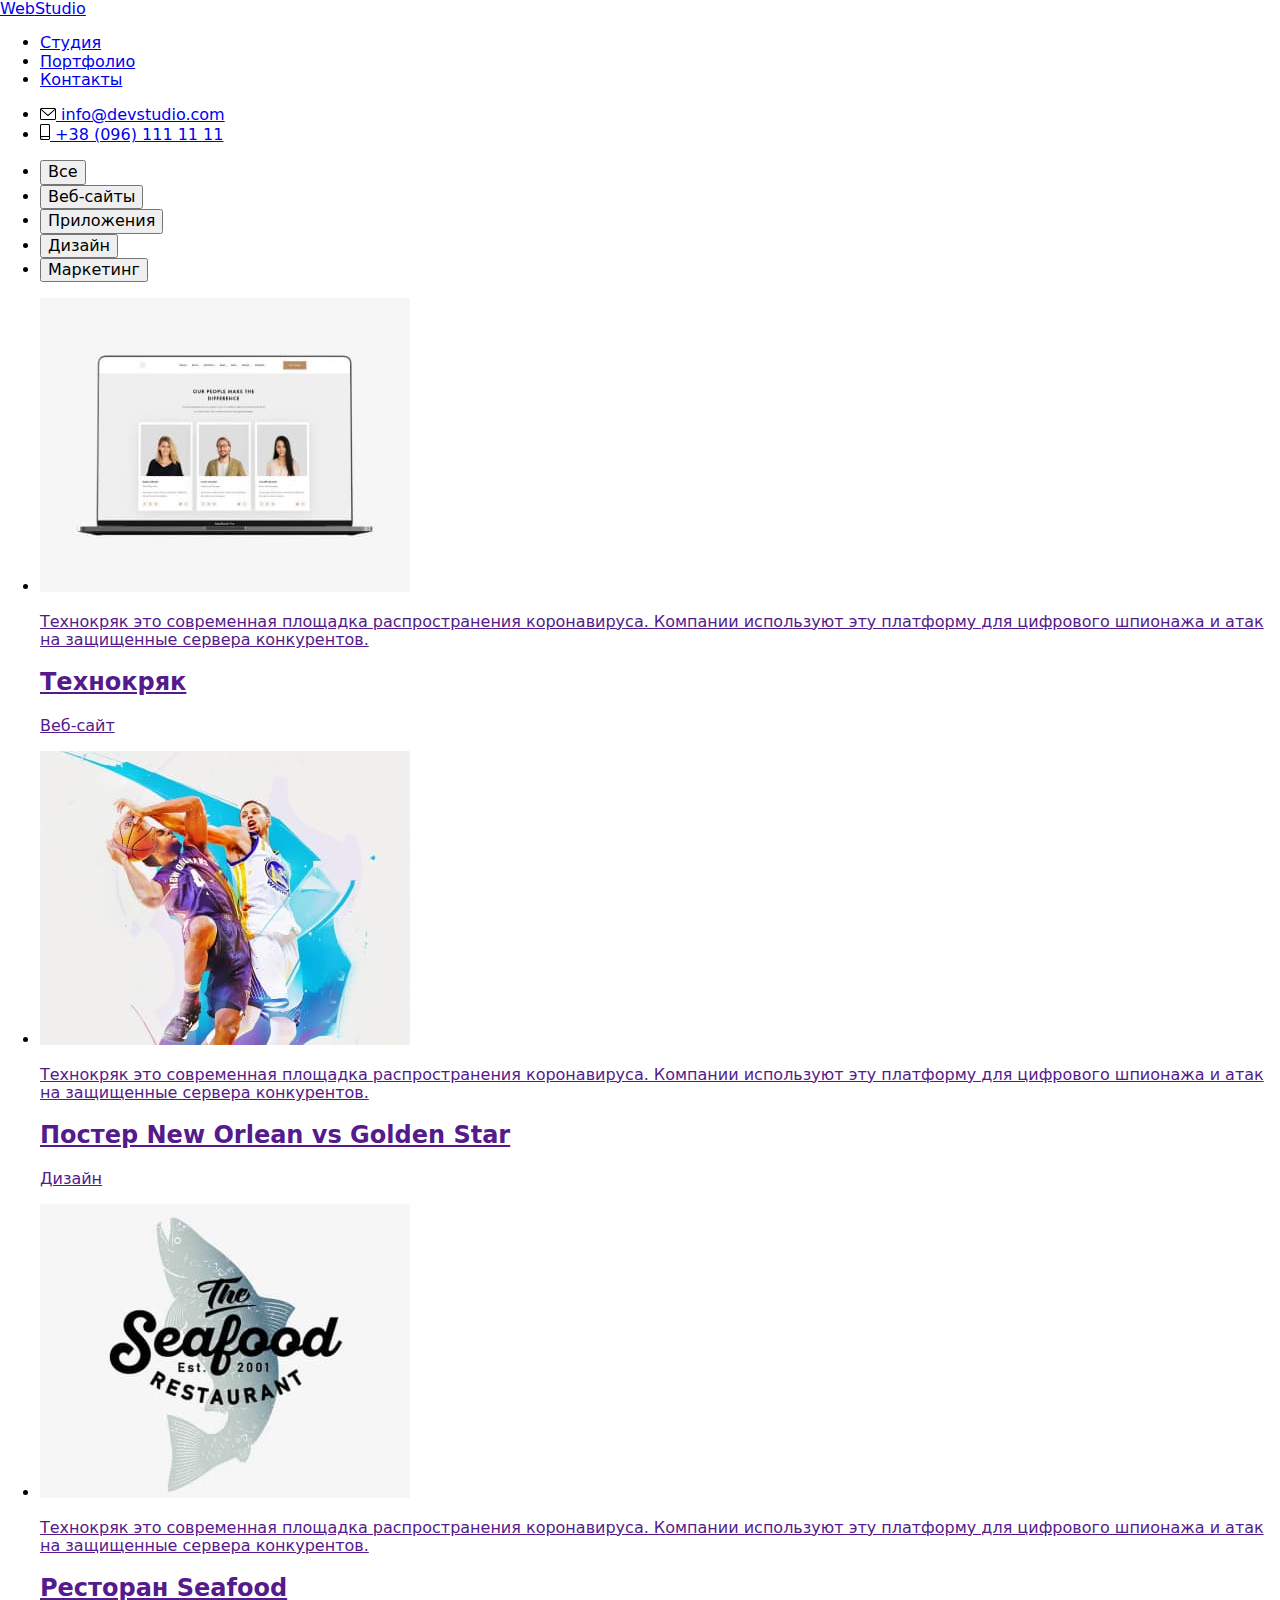
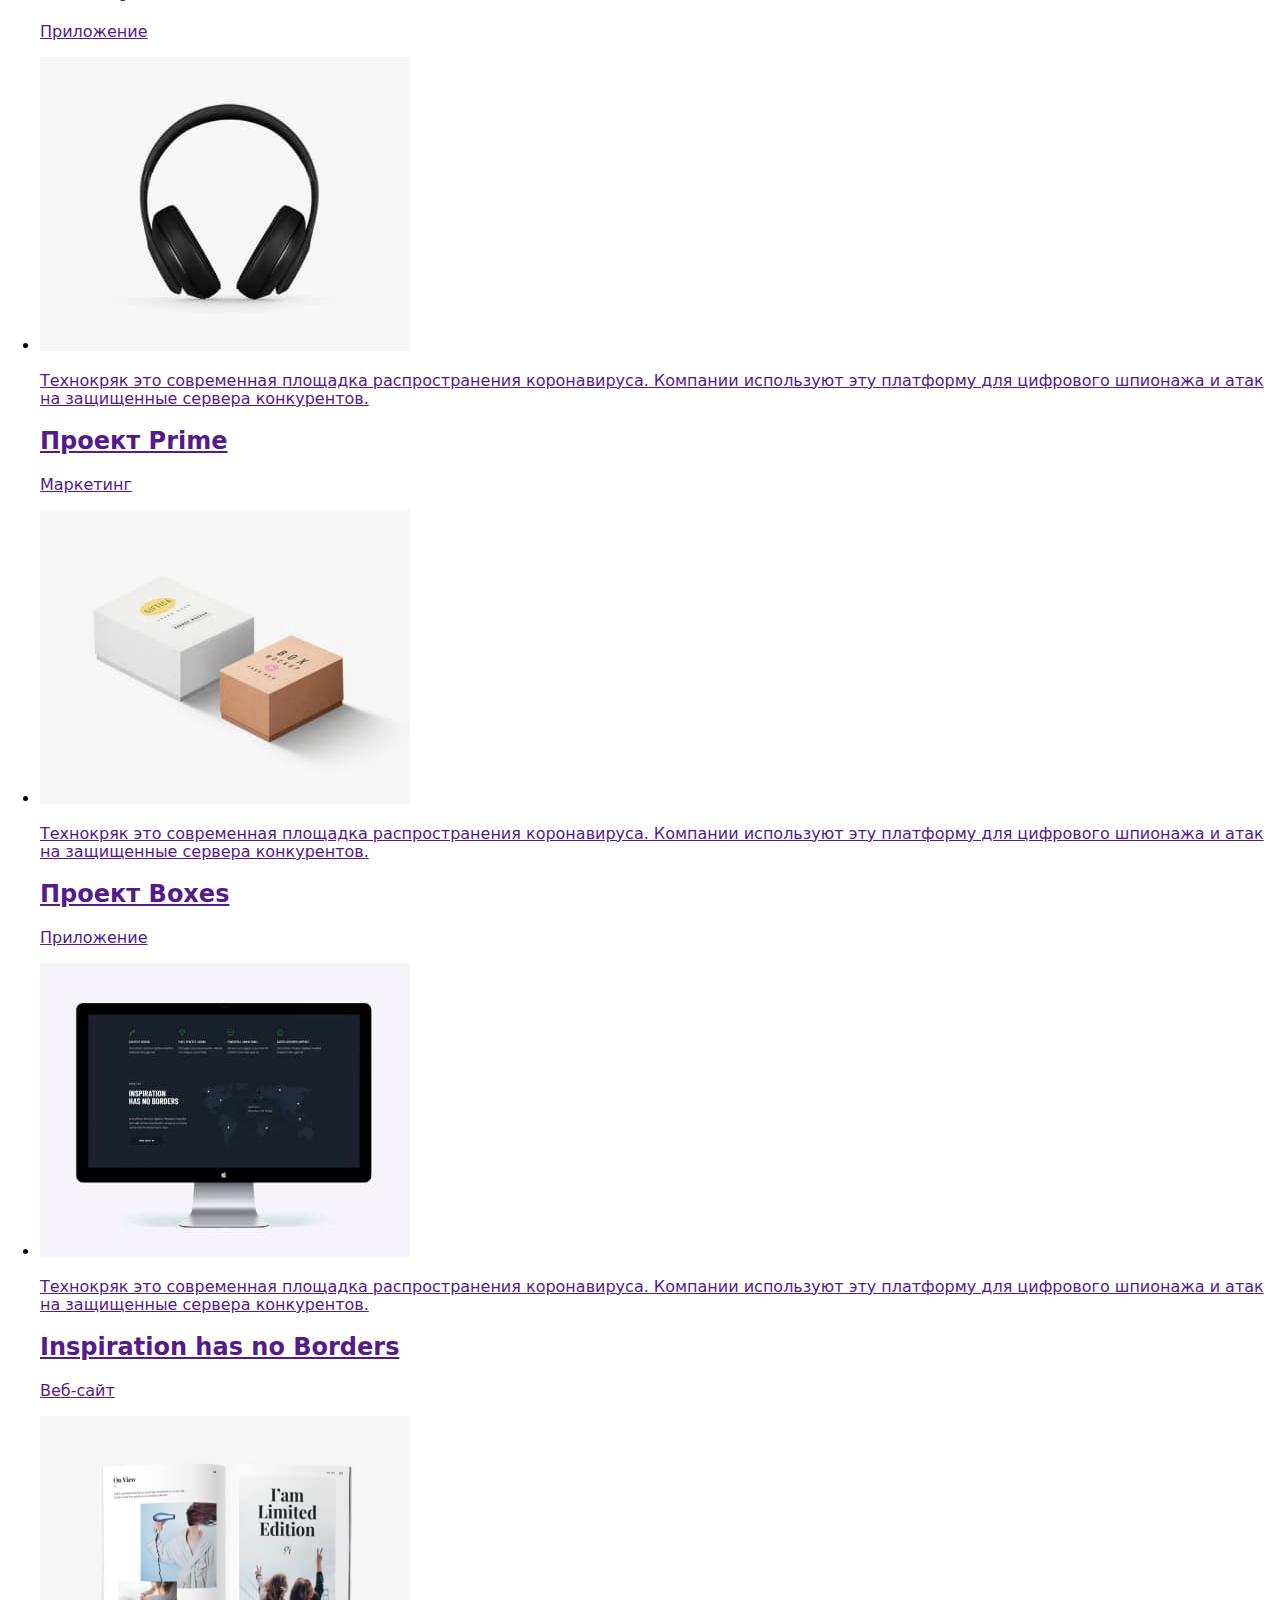
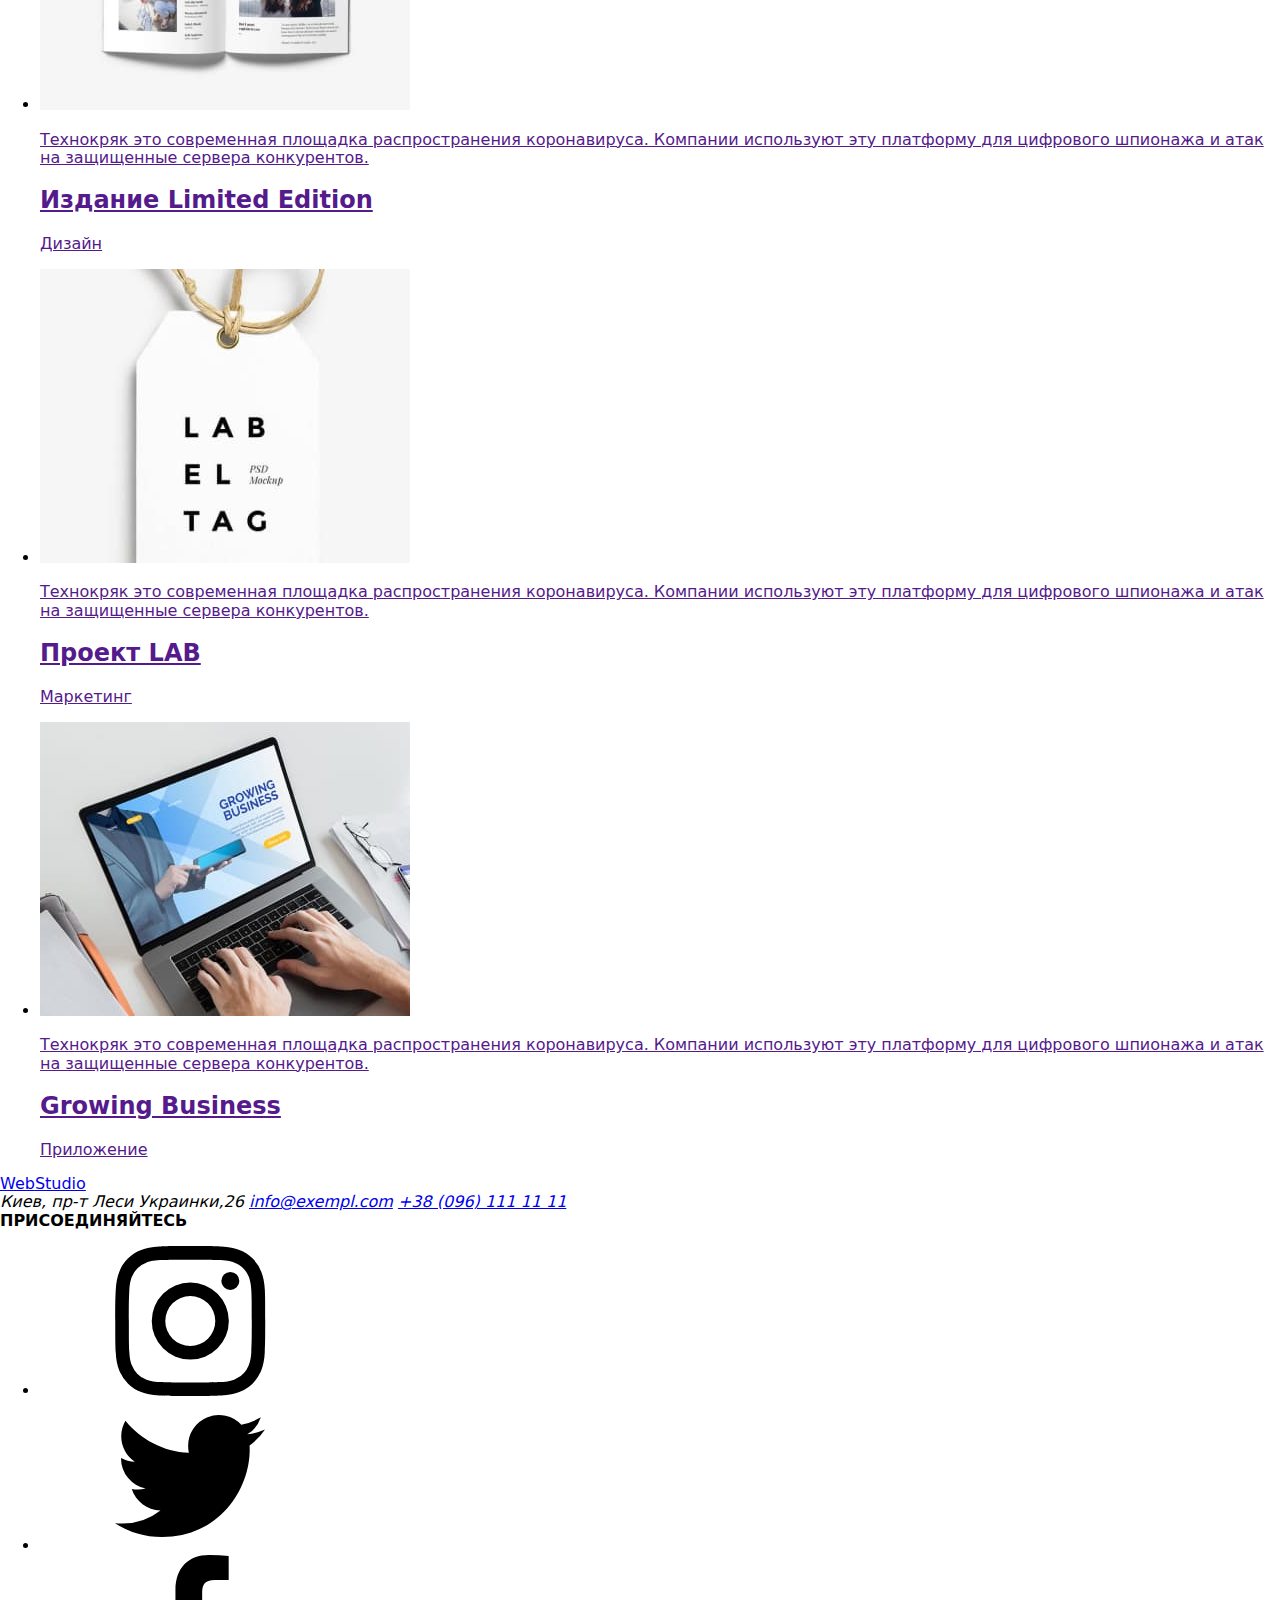
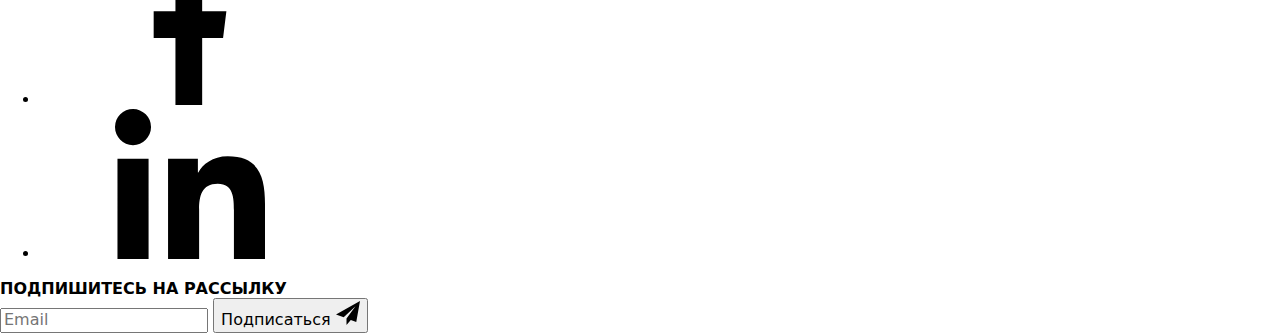
==== portfolio.html @ 14383697 "add to Hub" ====
<!DOCTYPE html>
<html lang="ru">

<head>
  <meta charset="UTF-8" />
  <meta name="viewport" content="width=device-width, initial-scale=1.0" />
  <title>Препроцессор SASS.  Portfolio</title>
  <link href="https://fonts.googleapis.com/css2?family=Raleway:wght@700&family=Roboto:wght@400;500;700;900&display=swap"
    rel="stylesheet" />
  <link href="https://cdnjs.cloudflare.com/ajax/libs/modern-normalize/1.0.0/modern-normalize.min.css"
    rel="stylesheet" />
  <!-- Див.на 2.34 год. вебінар Модуль 2. Вебинар №3. Основы CSS. Селекторы. Цвет 
   link rel="stylesheet" href="./css/normalize.css" /   -->
  <!--  <link rel="stylesheet" href="../css/common.css" />
  <link rel="stylesheet" href="../css/portfolio.css" />
  <link rel="stylesheet" href="../css/modal-w-1.css" /> -->
  <link rel="stylesheet" href="./css/porfolio.min.css" />
</head>

<!-- Контент страницы portfolio-->

<body>
  <!-- Шапка страницы -->
  <header class="page-header">
    <div class="container page-header__menu-nv">
      <!-- site-nav - Главная навигация -->
      <nav>
        <!-- logo Логотип, всегда ссылка -->
        <a href="./" lang="en" class="logo page-header__logo">Web<span class="logo--black">Studio</span></a>
        <!-- site-nav - Ссылки на другие страницы или разделы текущей -->
        <ul class="list page-header__site-nav">
          <li class="page-header__li-site-nav">
            <a class="link" href="./index.html">Студия</a>
          </li>
          <li class="page-header__li-site-nav">
            <a class="link page-header__current" href="./html/portfolio.html">Портфолио</a>
          </li>
          <li class="page-header__li-site-nav">
            <a class="link" href="./">Контакты</a>
          </li>
        </ul>
      </nav>

      <!-- aus-nav, Contats -->
      <ul class="page-header__aus-nav list">
        <li class="page-header__ms">
          <a href="mailto:info@devstudio.com" class="link page-header__em">
            <svg class="page-header__icon-em" width="16" height="12">
              <use href="./images/main/sprite-cl-gn.svg#envelope"></use>
            </svg>
            info@devstudio.com
          </a>
        </li>
        <li class="page-header__ms">
          <a href="tel:+380961111111" class="link page-header__sf">
            <svg class="page-header__icon-sf" width="10" height="16">
              <use href="./images/main/sprite-cl-gn.svg#smartphone"></use>
            </svg>
            +38 (096) 111 11 11
          </a>
        </li>
      </ul>
    </div>
  </header>

  <main>
    <!-- навигация портфолио-->
    <section class="general">
      <div class="container">
        <ul class="filter-btn list filter-btn__topline">
          <li class="filter-btn__describe-btn">
            <button type="button">Все</button>
          </li>
          <li class="filter-btn__describe-btn">
            <button type="button">Веб-сайты</button>
          </li>
          <li class="filter-btn__describe-btn">
            <button type="button">Приложения</button>
          </li>
          <li class="filter-btn__describe-btn">
            <button type="button">Дизайн</button>
          </li>
          <li class="filter-btn__describe-btn">
            <button type="button">Маркетинг</button>
          </li>
        </ul>

        <!--  <h1> ПОРТФОЛИО </h1>      -->
        <ul class="list portfolio">
          <li class="portfolio__block-li">
            <!-- cсилка  -->
            <a class="link portfolio__hf" href="">
              <div class="portfolio__thumb-c">
                <img src="./images/portfolio-img/hw-02-001.jpg" alt="Изибражение контента веб-сайта." width="370"
                  height="294" />
                <p class="describe-work">
                  Технокряк это современная площадка распространения
                  коронавируса. Компании используют эту платформу для
                  цифрового шпионажа и атак на защищенные сервера конкурентов.
                </p>
              </div>
              <div class="card-title">
                <h2 class="name-work">Технокряк</h2>
                <p class="type-work">Веб-сайт</p>
              </div>
            </a>
          </li>

          <li class="portfolio__block-li">
            <!-- cсилка  -->
            <a class="link portfolio__hf" href="">
              <div class="portfolio__thumb-c">
                <img src="./images/portfolio-img/hw-02-002.jpg" alt="Изображение баскетболистов с мячем." width="370"
                  height="294" />
                <p class="describe-work">
                  Технокряк это современная площадка распространения
                  коронавируса. Компании используют эту платформу для
                  цифрового шпионажа и атак на защищенные сервера конкурентов.
                </p>
              </div>

              <div class="card-title">
                <h2 class="name-work">Постер New Orlean vs Golden Star</h2>
                <p class="type-work">Дизайн</p>
              </div>
            </a>
          </li>
          <li class="portfolio__block-li">
            <!-- cсилка  -->
            <a class="link portfolio__hf" href="">
              <div class="portfolio__thumb-c">
                <img src="./images/portfolio-img/hw-02-003.jpg" alt="Изображение афиши ресторана Seafood." width="370"
                  height="294" />
                <p class="describe-work">
                  Технокряк это современная площадка распространения
                  коронавируса. Компании используют эту платформу для
                  цифрового шпионажа и атак на защищенные сервера конкурентов.
                </p>
              </div>

              <div class="card-title">
                <h2 class="name-work">Ресторан Seafood</h2>
                <p class="type-work">Приложение</p>
              </div>
            </a>
          </li>

          <li class="portfolio__block-li">
            <!-- cсилка  -->
            <a class="link portfolio__hf" href="">
              <div class="portfolio__thumb-c">
                <img src="./images/portfolio-img/hw-02-004.jpg" alt="Изображение товара наушникм." width="370"
                  height="294" />
                <p class="describe-work">
                  Технокряк это современная площадка распространения
                  коронавируса. Компании используют эту платформу для
                  цифрового шпионажа и атак на защищенные сервера конкурентов.
                </p>
              </div>

              <div class="card-title">
                <h2 class="name-work">Проект Prime</h2>
                <p class="type-work">Маркетинг</p>
              </div>
            </a>
          </li>
          <li class="portfolio__block-li">
            <!-- cсилка  -->
            <a class="link portfolio__hf" href="">
              <div class="portfolio__thumb-c">
                <img src="./images/portfolio-img/hw-02-005.jpg" alt="Изображение упаковочных коробок." width="370"
                  height="294" />
                <p class="describe-work">
                  Технокряк это современная площадка распространения
                  коронавируса. Компании используют эту платформу для
                  цифрового шпионажа и атак на защищенные сервера конкурентов.
                </p>
              </div>

              <div class="card-title">
                <h2 class="name-work">Проект Boxes</h2>
                <p class="type-work">Приложение</p>
              </div>
            </a>
          </li>
          <li class="portfolio__block-li">
            <!-- cсилка  -->
            <a class="link portfolio__hf" href="">
              <div class="portfolio__thumb-c">
                <img src="./images/portfolio-img/hw-02-006.jpg" alt="Изображение презентации веб-сайта." width="370"
                  height="294" />
                <p class="describe-work">
                  Технокряк это современная площадка распространения
                  коронавируса. Компании используют эту платформу для
                  цифрового шпионажа и атак на защищенные сервера конкурентов.
                </p>
              </div>

              <div class="card-title">
                <h2 class="name-work">Inspiration has no Borders</h2>
                <p class="type-work">Веб-сайт</p>
              </div>
            </a>
          </li>
          <li class="portfolio__block-li">
            <!-- cсилка  -->
            <a class="link portfolio__hf" href="">
              <div class="portfolio__thumb-c">
                <img src="./images/portfolio-img/hw-02-007.jpg" alt="Изображение рекламного издания." width="370"
                  height="294" />
                <p class="describe-work">
                  Технокряк это современная площадка распространения
                  коронавируса. Компании используют эту платформу для
                  цифрового шпионажа и атак на защищенные сервера конкурентов.
                </p>
              </div>

              <div class="card-title">
                <h2 class="name-work">Издание Limited Edition</h2>
                <p class="type-work">Дизайн</p>
              </div>
            </a>
          </li>
          <li class="portfolio__block-li">
            <!-- cсилка  -->
            <a class="link portfolio__hf" href="">
              <div class="portfolio__thumb-c">
                <img src="./images/portfolio-img/hw-02-008.jpg" alt="Изображение бирка товара." width="370"
                  height="294" />
                <p class="describe-work">
                  Технокряк это современная площадка распространения
                  коронавируса. Компании используют эту платформу для
                  цифрового шпионажа и атак на защищенные сервера конкурентов.
                </p>
              </div>

              <div class="card-title">
                <h2 class="name-work">Проект LAB</h2>
                <p class="type-work">Маркетинг</p>
              </div>
            </a>
          </li>
          <li class="portfolio__block-li">
            <!-- cсилка  -->
            <a class="link portfolio__hf" href="">
              <div class="portfolio__thumb-c">
                <img src="./images/portfolio-img/hw-02-009.jpg" alt="Изображение презентации бизнеса на ноутбуке."
                  width="370" height="294" />
                <p class="describe-work">
                  Технокряк это современная площадка распространения
                  коронавируса. Компании используют эту платформу для
                  цифрового шпионажа и атак на защищенные сервера конкурентов.
                </p>
              </div>

              <div class="card-title">
                <h2 class="name-work">Growing Business</h2>
                <p class="type-work">Приложение</p>
              </div>
            </a>
          </li>
        </ul>
      </div>
    </section>
  </main>

  <!-- Подвал страницы -->
  <footer class="page-footer">
    <div class="container flexbox">
      <!-- Адрес и контакты -->
      <div class="block-adr">
        <a href="./index.html" lang="en" class="logo page-footer__logo">Web<span class="logo--white">Studio</span></a>
        <address class="block-adr__address">
          <span>Киев, пр-т Леси Украинки,26</span>
          <a href="mailto:info@exempl.com" class="block-adr__aus-footer">info@exempl.com</a>
          <a href="tel:+380961111111" class="block-adr__aus-footer">+38 (096) 111 11 11</a>
        </address>
      </div>
      <!-- соц. контакты, ПРИЗИВ -->
      <div>
        <div class="list soccontact">
          <b class="soccontact__title">ПРИСОЕДИНЯЙТЕСЬ</b>

          <div class="flexbox">
            <ul class="list socialf">
              <li class="socialf__item">
                <a class="socialf__link socialf--link-color" href="https://instagram.com" target="_blank"
                  rel="noopener noreferrer" aria-label="ссылка Инстаграм">
                  <svg class="socialf__icon">
                    <use href="./images/main/sprite.svg#instagram-grey"></use>
                  </svg>
                </a>
              </li>
              <li class="socialf__item">
                <a class="socialf__link socialf--link-color" href="https://twitter.com" target="_blank"
                  rel="noopener noreferrer" aria-label="ссылка Твиттер">
                  <svg class="socialf__icon">
                    <use href="./images/main/sprite.svg#twitter-grey"></use>
                  </svg>
                </a>
              </li>
              <li class="socialf__item">
                <a class="socialf__link socialf--link-color" href="https://facebook.com" target="_blank"
                  rel="noopener noreferrer" aria-label="ссылка Фейсбук">
                  <svg class="socialf__icon">
                    <use href="./images/main/sprite.svg#facebook-grey"></use>
                  </svg>
                </a>
              </li>
              <li class="socialf__item">
                <a class="socialf__link socialf--link-color" href="https://linkedin.com" target="_blank"
                  rel="noopener noreferrer" aria-label="ссылка Линкедин">
                  <svg class="socialf__icon">
                    <use href="./images/main/sprite.svg#linkedin-grey"></use>
                  </svg>
                </a>
              </li>
            </ul>
          </div>
        </div>
      </div>

      <div class="list telegram-contact">
        <b class="telegram-title">ПОДПИШИТЕСЬ НА РАССЫЛКУ</b>
        <div class="body-telegram">
          <form action="#" id="form" method="POST">
            <input type="telegram" name="user-telegram" id="user-telegram" class="box-telegram font-telegram"
              placeholder="Email" pattern="^[^@\\s]+@[^@\\s]+\\.[^@\\s]+$" autocomplete="off" required />

            <action=>
              <button type="submit" class="filter-btn__btn-p">
                Подписаться
                <svg class="icon-send" width="24" height="24">
                  <use href="./images/main/sprite-form.svg#icon-send"></use>
                </svg>
              </button>
            </action=>
          </form>
        </div>
      </div>
    </div>
  </footer>
  <!-- Ставим перед закрывающим тегом body.
        data-modal-open - на кнопку открытия модального окна
        data-modal-close - на кнопку закрытия модального окна
        data-modal - на бекдроп модального окна  -->
  <script src="./js/modal.js"></script>
</body>

</html>
---- css/portfolio.css ----
@charset "UTF-8";
:root {
  /*як селектор html для index.html
  Робимо об'яву своїх перемінних:*/
  --primary-text-color: #212121;
  --title-text-color: #757575;
  --accent-color: #2196f3;
  --primary-white-color: #ffffff;
  --secondary-bckgr-color: #2f303a;
  --secondary-grey-color: rgba(255, 255, 255, 0.6);
  --social-grey-color:  rgba(255, 255, 255, 0.1);
  --field-color:  rgba(47, 48, 58, 0.8);
  --thumb-c-color: rgba(33, 150, 243, 0.9);
  /* Голубой #2196f3 (33, 150, 243) 90% */
  --secondary-black-color: #000000;
  --button-bckgr-color: #f5f4fa;
  --social-color: #AFB1B8;
  --no-color: #00;
  /* 00 - полностью прозрачный */
  --noel-color: rgba(0, 0, 0, 0.1);
  --butn-background: #E5E5E5;
  --timing-function:  cubic-bezier(0.4, 0, 0.2, 1);
}

body {
  background-color: var(--primary-white-color);
  color: var(--title-text-color);
  font-family: Roboto, Raleway, sans-serif;
  /*щрифт без насічок*/
  /*letter-spacing: 0.15em;   Унаслідковуване*/
}

.container {
  /*  центрування  */
  /*margin: 0 auto;*/
  margin-left: auto;
  margin-right: auto;
  width: 1200px;
  /* 1170 + 15 + 15 */
  padding-left: 15px;
  padding-right: 15px;
  /*outline: 2px solid tomato; /* слой */
  /* background-color: #fffbbb; / завжди використовуватити в роботі з container*/
}

/*  margin: 0 auto;  */
img {
  /*зняти margin в картиках*/
  display: block;
  max-width: 100%;
  height: auto;
}

a {
  text-decoration: none;
}

.list {
  padding: 0;
  /* або пройтись через ліву крайню кнопку в F12 */
  margin: 0;
  /* або пройтись через ліву крайню кнопку в F12 */
  /* class для сброса стиля, например, точек при uL 
  и link для можно так же. M.2,Веб.З: 1.42.20 */
  list-style: none;
}

.flexbox {
  display: -webkit-box;
  display: -ms-flexbox;
  display: flex;
}

/* logo */
.logo {
  display: -webkit-inline-box;
  display: -ms-inline-flexbox;
  display: inline-flex;
  color: var(--accent-color);
  font-family: Raleway, cursive;
  font-size: 26px;
  line-height: 1.19;
  /* identical to box height */
  letter-spacing: 0.03em;
  text-decoration: none;
  /*праює тільки зі ссилками*/
}

.logo--black {
  color: var(--secondary-black-color);
}

.logo--white {
  color: var(--primary-white-color);
}

/**** Site-nav  */
.page-header__menu-nv {
  position: relative;
  display: -webkit-box;
  display: -ms-flexbox;
  display: flex;
  height: 80px;
  -webkit-box-align: center;
      -ms-flex-align: center;
          align-items: center;
}

.page-header__logo {
  margin-right: 93px;
}

.page-header__site-nav .link,
.page-header__aus-nav .link {
  display: block;
  -webkit-box-align: center;
      -ms-flex-align: center;
          align-items: center;
  padding-top: 32px;
  padding-bottom: 32px;
  color: var(--title-text-color);
  font-weight: 500;
  font-size: 14px;
  line-height: 1.14;
  letter-spacing: 0.02em;
}

/* очистка крайньої геометрії, 3-й варіант*/
.page-header__site-nav .page-header__li-site-nav + .page-header__li-site-nav {
  margin-left: 50px;
}

.page-header__site-nav {
  display: -webkit-inline-box;
  display: -ms-inline-flexbox;
  display: inline-flex;
}

.page-header__site-nav .page-header__current {
  display: block;
  /* зняти зазор перед елементом справа (для inline block - не застосовується)*/
  color: var(--accent-color);
  -webkit-transition: color 250ms var(--timing-function), opacity 250ms var(--timing-function);
  transition: color 250ms var(--timing-function), opacity 250ms var(--timing-function);
}

.page-header__site-nav .link:hover,
.page-header__site-nav .page-header__current:focus {
  color: var(--accent-color);
  text-decoration: none;
  /*праює тільки зі ссилками*/
}

/* контакти:іконки mail-tel */
/* svg */
.page-header__icon-em {
  /* <swg> */
  margin-right: 10px;
  /*width: 16px;
  height: 12px;*/
  fill: var(--primary-text-color);
}

.page-header__em {
  /* <a> */
  display: -webkit-box;
  display: -ms-flexbox;
  display: flex;
  -webkit-box-align: center;
      -ms-flex-align: center;
          align-items: center;
}

.page-header__icon-sf {
  /* <swg> */
  margin-right: 10px;
  /*width: 10px;
  height: 16px;*/
  fill: var(--title-text-color);
  /* перед цим з sprite.svg видалити fill */
}

.page-header__sf {
  /* <a> */
  display: -webkit-box;
  display: -ms-flexbox;
  display: flex;
  -webkit-box-align: center;
      -ms-flex-align: center;
          align-items: center;
}

.page-header__ms {
  /* <li>  */
  display: -webkit-box;
  display: -ms-flexbox;
  display: flex;
  -webkit-box-align: center;
      -ms-flex-align: center;
          align-items: center;
  /* background-color: var(--social-grey-color);*/
}

.page-header__ms .link {
  display: -webkit-box;
  display: -ms-flexbox;
  display: flex;
  /* зняти зазор перед елементом справа (для inline block - не застосовується) */
  padding-top: 32px;
  padding-bottom: 32px;
  -webkit-box-align: center;
      -ms-flex-align: center;
          align-items: center;
}

.page-header__aus-nav {
  /* <ul> */
  display: -webkit-box;
  display: -ms-flexbox;
  display: flex;
  margin-left: auto;
}

.page-header__aus-nav .page-header__ms + .page-header__ms {
  /* <li>  */
  margin-left: 30px;
}

.page-header__aus-nav .page-header__em:hover .page-header__icon-em,
.page-header__aus-nav .page-header__sf:hover .page-header__icon-sf {
  fill: var(--accent-color);
  -webkit-transition: fill 250ms var(--timing-function), opacity 250ms var(--timing-function);
  transition: fill 250ms var(--timing-function), opacity 250ms var(--timing-function);
}

.page-header__aus-nav .page-header__em:hover,
.page-header__aus-nav .page-header__em:focus,
.page-header__aus-nav .page-header__sf:hover,
.page-header__aus-nav .page-header__sf:focus {
  color: var(--accent-color);
}

.page-header__li-site-nav {
  position: relative;
}

.page-header__current::after {
  /* клас з   <a class="link current" href="./index.html">Студия</a> */
  content: "";
  position: absolute;
  /* ! на батька задати ссилку  position: relative; +++ -> вище */
  width: 100%;
  height: 4px;
  left: 0;
  bottom: 0;
  background: var(--accent-color);
  border-radius: 2px;
  -webkit-box-align: center;
      -ms-flex-align: center;
          align-items: center;
}

.page-footer {
  /*  центрування  */
  /*margin: 0 auto;*/
  /* margin left: auto;
  margin right: auto;*/
  margin-top: 0;
  margin-bottom: 0;
  padding-top: 60px;
  padding-bottom: 60px;
  /*  padding-left: 15px;
  padding-right: 15px; */
  background-color: var(--secondary-bckgr-color);
  color: var(--primary-white-color);
}

.block-adr {
  display: block;
  direction: column;
}

.page-footer__logo {
  margin-right: 93px;
}

/* address */
.block-adr__address {
  width: 231px;
  margin-right: 70px;
  margin-top: 20px;
  font-style: normal;
  font-weight: 400;
  font-size: 14px;
  line-height: 1.71;
  /* or 171% */
  letter-spacing: 0.03em;
}

.block-adr__aus-footer {
  display: block;
  margin-top: 9px;
  color: var(--secondary-grey-color);
  direction: column;
  -webkit-transition: color 250ms var(--timing-function), opacity 250ms var(--timing-function);
  transition: color 250ms var(--timing-function), opacity 250ms var(--timing-function);
}

.block-adr__aus-footer:hover,
.block-adr__aus-footer:focus {
  /*ефект наведення M.2,Веб.З: 1.47.20 */
  color: var(--accent-color);
}

.soccontact {
  /* padding-top: 75px;
 padding-bottom: 97px; */
  width: 206px;
  margin-top: 15px;
  margin-bottom: 34px;
  margin-right: 93px;
}

.soccontact__title {
  margin-top: 0;
  /*margin-bottom: 20px;*/
  font-weight: 700;
  font-size: 14px;
  line-height: 1.45;
  letter-spacing: 0.03em;
  color: var(--primary-white-color);
}

/***  сщціальні  компоненти  ***/
.socialf {
  /* позиціонуємо елементи <ul>  в ряд, Практ. №8 1.50.59 */
  display: -webkit-box;
  display: -ms-flexbox;
  display: flex;
  -webkit-box-pack: center;
      -ms-flex-pack: center;
          justify-content: center;
  padding-bottom: 0;
  margin-top: 20px;
}

.socialf__item:not(:last-child) {
  /* елементи <li> */
  margin-right: 10px;
}

.socialf__icon {
  /* іконка <svg>*/
  height: 20px;
  width: 20px;
  fill: var(--button-bckgr-color);
  /* перед цим з sprite.svg видалити fill */
  -webkit-transition: fill 250ms var(--timing-function), opacity 250ms var(--timing-function);
  transition: fill 250ms var(--timing-function), opacity 250ms var(--timing-function);
}

.socialf__link {
  /* ссилка <a> */
  display: -webkit-box;
  display: -ms-flexbox;
  display: flex;
  -webkit-box-pack: center;
      -ms-flex-pack: center;
          justify-content: center;
  -webkit-box-align: center;
      -ms-flex-align: center;
          align-items: center;
  width: 44px;
  height: 44px;
  border-radius: 50%;
}

.socialf--link-color {
  background-color: var(--social-grey-color);
  -webkit-transition: background-color 250ms var(--timing-function), opacity 250ms var(--timing-function);
  transition: background-color 250ms var(--timing-function), opacity 250ms var(--timing-function);
  /*  background-color: var(--primary-white-color); */
}

.socialf__link:hover {
  /* задаємо колір на ссилку при hover, Практ. №8 2.04.20  */
  background-color: var(--accent-color);
}

.socialf__item .socialf__link:hover .socialf__icon {
  /* hover на ссилку */
  fill: var(--primary-white-color);
}

.telegram-contact {
  /* padding-top: 75px;
 padding-bottom: 97px; */
  width: 570px;
  height: 86px;
  margin-top: 12px;
}

.telegram-title {
  margin-top: 0;
  left: 0;
  /*margin-bottom: 20px;*/
  font-weight: 700;
  font-size: 14px;
  line-height: 1.45;
  letter-spacing: 0.03em;
  color: var(--primary-white-color);
}

.body-telegram {
  display: -webkit-box;
  display: -ms-flexbox;
  display: flex;
  position: relative;
  padding-top: 20px;
}

.box-telegram {
  display: -webkit-box;
  display: -ms-flexbox;
  display: flex;
  position: relative;
  width: 358px;
  height: 50px;
  margin-right: 12px;
  border: 1px solid rgba(255, 255, 255, 0.6);
  background-color: var(--secondary-bckgr-color);
  -webkit-box-sizing: border-box;
          box-sizing: border-box;
  border-radius: 4px;
  padding-left: 16px;
}

.font-telegram {
  font-size: 16px;
  line-height: 1.25;
  display: -webkit-box;
  display: -ms-flexbox;
  display: flex;
  -webkit-box-align: center;
      -ms-flex-align: center;
          align-items: center;
  letter-spacing: 0.03em;
  color: rgba(255, 255, 255, 0.6);
}

.filter-btn__btn-p {
  display: -webkit-box;
  display: -ms-flexbox;
  display: flex;
  /*щоб розвернути в горизонталь і запрацювали  padding горизонталі */
  position: absolute;
  right: 0;
  bottom: 0;
  width: auto;
  height: 50px;
  border-radius: 4px;
  padding-left: 28px;
  padding-right: 28px;
  padding-top: 10px;
  padding-bottom: 10px;
  -webkit-box-pack: center;
      -ms-flex-pack: center;
          justify-content: center;
  border-style: none;
  /* border-color робимо прозорим якщо border є  transparent ; opacity: 0.5; */
  color: var(--primary-white-color);
  background-color: var(--accent-color);
  font-weight: 700;
  font-size: 16px;
  line-height: 1.87;
  letter-spacing: 0.06em;
  text-align: center;
  -webkit-transition: background-color 250ms var(--timing-function), color 250ms var(--timing-function), opacity 250ms var(--timing-function);
  transition: background-color 250ms var(--timing-function), color 250ms var(--timing-function), opacity 250ms var(--timing-function);
}

.icon-send {
  display: inline-block;
  fill: var(--primary-white-color);
  margin-left: 12px;
  -webkit-transition: fill 250ms var(--timing-function), opacity 250ms var(--timing-function);
  transition: fill 250ms var(--timing-function), opacity 250ms var(--timing-function);
}

.filter-btn__btn-p:hover,
.filter-btn__btn-p:focus {
  background-color: var(--accent-color);
  color: var(--secondary-grey-color);
  fill: var(--secondary-grey-color);
}

.filter-btn {
  display: -webkit-box;
  display: -ms-flexbox;
  display: flex;
  margin-top: 0;
  margin-bottom: 0;
  -webkit-box-pack: center;
      -ms-flex-pack: center;
          justify-content: center;
  /* background-color: orchid; / завжди використовуватити в роботі з container*/
}

.filter-btn__topline {
  /*вертикаль */
  margin-top: 0px;
  margin-bottom: 50px;
}

.filter-btn__describe-btn button {
  border-radius: 4px;
  padding-left: 22px;
  padding-right: 22px;
  padding-top: 8px;
  padding-bottom: 8px;
  min-width: 73px;
  max-width: 150px;
  border-style: none;
  /* border-color робимо прозорим якщо border є  transparent ; opacity: 0.5; */
  /* margin-right: 8px; */
  color: var(--primary-text-color);
  background-color: var(--button-bckgr-color);
  border: 1px solid transparent;
  font-weight: 500;
  font-size: 16px;
  line-height: 1.62;
  /* identical to box height, or 162% */
  text-align: center;
  letter-spacing: 0.03em;
  -webkit-transition: background-color 250ms var(--timing-function), color 250ms var(--timing-function);
  transition: background-color 250ms var(--timing-function), color 250ms var(--timing-function);
  /* 
padding: 12px 24px;
display: inline-block; / Превращает любой элемент в строчный, простой  текст/
border: 1px solid black; */
}

/* очистка крайньої геометрії, 2-й варіант */
.filter-btn .filter-btn__describe-btn + .filter-btn__describe-btn {
  margin-left: 8px;
  /* дати по 8рх мыж елементами вліво */
}

.filter-btn__describe-btn button:hover {
  color: var(--primary-white-color);
  background-color: var(--accent-color);
  -webkit-box-shadow: 0px 3px 1px rgba(0, 0, 0, 0.1), 0px 1px 2px rgba(0, 0, 0, 0.08), 0px 2px 2px rgba(0, 0, 0, 0.12);
          box-shadow: 0px 3px 1px rgba(0, 0, 0, 0.1), 0px 1px 2px rgba(0, 0, 0, 0.08), 0px 2px 2px rgba(0, 0, 0, 0.12);
  -webkit-transition: -webkit-box-shadow 250ms var(--timing-function);
  transition: -webkit-box-shadow 250ms var(--timing-function);
  transition: box-shadow 250ms var(--timing-function);
  transition: box-shadow 250ms var(--timing-function), -webkit-box-shadow 250ms var(--timing-function);
  border-radius: 4px;
  border: 1px solid var(--no-color);
}

.filter-btn__describe-btn button:focus {
  color: var(--primary-white-color);
  background-color: var(--accent-color);
  -webkit-box-shadow: 0px 3px 1px rgba(0, 0, 0, 0.1), 0px 1px 2px rgba(0, 0, 0, 0.08), 0px 2px 2px rgba(0, 0, 0, 0.12);
          box-shadow: 0px 3px 1px rgba(0, 0, 0, 0.1), 0px 1px 2px rgba(0, 0, 0, 0.08), 0px 2px 2px rgba(0, 0, 0, 0.12);
  -webkit-transition: -webkit-box-shadow 250ms var(--timing-function);
  transition: -webkit-box-shadow 250ms var(--timing-function);
  transition: box-shadow 250ms var(--timing-function);
  transition: box-shadow 250ms var(--timing-function), -webkit-box-shadow 250ms var(--timing-function);
  border-radius: 4px;
  border: 1px solid var(--accent-color);
}

.general {
  padding-top: 94px;
  padding-bottom: 94px;
  /*outline: 2px solid tomato; /* слой */
  /*border: 2px none; var(--button-bckgr-color); /* Убираем границу */
  /*border: 2px solid var(--button-bckgr-color);*/
  background-color: var(--primary-white-color);
}

/* main */
.section-dcrtn {
  margin: 0;
  /*border-style: solid var(--secondary-bckgr-color);*/
  /*background-color: teal;*/
}

.portfolio {
  display: -webkit-box;
  display: -ms-flexbox;
  display: flex;
  /*багатострочний flex контейнер для ul*/
  -ms-flex-wrap: wrap;
      flex-wrap: wrap;
  /*перенос li-елементів строки*/
  /* vertical-align: 0%;*/
  /* align-items: center; */
  /* justify-content: center;  /створює проблему пустого місця*/
  /* max-lines: ; */
  /* background-color: teal;*/
  /* align-items: center;

 /* max-lines: ;*/
  block-size: 0%;
}

.portfolio .portfolio__block-li {
  width: calc((100% - 30px * 2) / 3);
  /*vertical-align: top;*/
  margin-right: 30px;
  /* padding-bottom: 94px; */
  /*background-color: lightcoral;*/
}

.portfolio__hf {
  /*outline-main { */
  position: relative;
  display: -webkit-box;
  display: -ms-flexbox;
  display: flex;
  -ms-flex-wrap: wrap;
      flex-wrap: wrap;
  -webkit-box-pack: center;
      -ms-flex-pack: center;
          justify-content: center;
  border: 1px solid var(--button-bckgr-color);
  padding: 0;
  -webkit-transition: opacity 250ms var(--timing-function);
  transition: opacity 250ms var(--timing-function);
  overflow: hidden;
  /* transform: translateY(0); */
  /* overflow: visible;*/
}

.portfolio__hf:hover {
  padding: 0;
  -webkit-box-shadow: 0px 1px 1px rgba(0, 0, 0, 0.12), 0px 4px 4px rgba(0, 0, 0, 0.06), 1px 4px 6px rgba(0, 0, 0, 0.16);
          box-shadow: 0px 1px 1px rgba(0, 0, 0, 0.12), 0px 4px 4px rgba(0, 0, 0, 0.06), 1px 4px 6px rgba(0, 0, 0, 0.16);
  opacity: 1;
  /* need 1 */
  overflow: hidden;
}

.portfolio__thumb-c {
  position: relative;
  overflow: hidden;
}

.portfolio__thumb-c::before {
  /* overlay на карточку, overlay. Базовий елемент -portfolio__thumb-c*/
  position: absolute;
  /* ! на батька задати ссилку  position: relative щоб зберегти параметри width,height  ; або це будуть параметри інші - body*/
  content: "";
  /* бовязкова властивысть псевдоелемента, для створення - досить залишити пустим*/
  display: -webkit-box;
  display: -ms-flexbox;
  display: flex;
  -webkit-box-pack: center;
      -ms-flex-pack: center;
          justify-content: center;
  -webkit-box-align: center;
      -ms-flex-align: center;
          align-items: center;
  width: 100%;
  height: 100%;
  bottom: -100%;
  right: 0;
  background-color: var(--no-color);
  -webkit-transform: translateY(100%);
          transform: translateY(100%);
  /* need 100: under text , if 0 on the text*/
  -webkit-transition: -webkit-transform 250ms var(--timing-function);
  transition: -webkit-transform 250ms var(--timing-function);
  transition: transform 250ms var(--timing-function);
  transition: transform 250ms var(--timing-function), -webkit-transform 250ms var(--timing-function);
  overflow: hidden;
  opacity: 0;
}

.describe-work {
  position: absolute;
  /* ! на батька задати ссилку  position: relative щоб зберегти параметри width,height  ; або це будуть параметри інші - body*/
  display: -webkit-box;
  display: -ms-flexbox;
  display: flex;
  margin: 0;
  width: 100%;
  height: 294px;
  top: 0;
  right: 0;
  padding: 63px 24px;
  font-weight: 400;
  font-size: 18px;
  line-height: 1.56;
  letter-spacing: 0.03em;
  color: var(--primary-white-color);
  background-color: var(--thumb-c-color);
  -webkit-transform: translateY(100%);
          transform: translateY(100%);
  /*  need 0 , stay */
  -webkit-transition: -webkit-transform 250ms var(--timing-function);
  transition: -webkit-transform 250ms var(--timing-function);
  transition: transform 250ms var(--timing-function);
  transition: transform 250ms var(--timing-function), -webkit-transform 250ms var(--timing-function);
  opacity: 1;
  /* need 1 */
}

.portfolio__thumb-c:hover::before {
  opacity: 1;
}

.portfolio__hf:hover .describe-work,
.portfolio__hf:hover .portfolio__thumb-c::before {
  opacity: 1;
  -webkit-transform: translateY(0);
          transform: translateY(0);
}

/* структурні псевдокласи **** вище */
/*.portfolio__block-li:not(:last-child) {  margin-right: 30px;*/
.portfolio .portfolio__block-li:nth-child(3n) {
  margin-right: 0px;
  /* зносимо правий margin у 3-го елемента */
}

.portfolio .portfolio__block-li::nth-last-child(-n + 3) {
  margin-bottom: 0px;
}

/* зносимо нижні margin у 3-х останніх елементів */
.portfolio__block-li:not(:nth-last-child(-n + 3)) {
  margin-bottom: 30px;
}

/* зносимо нижні margin у 3-х останніх елементів 
.portfolio li:not(:nth-last-child(-n + 3)) {
  margin-bottom: 30px;
}*/
.card-title {
  padding-top: 30px;
  padding-bottom: 30px;
  padding-left: 24px;
  padding-right: 24px;
  margin: 0;
  background-color: var(--primary-white-color);
}

.name-work {
  margin: 0;
  color: var(--primary-text-color);
  font-weight: 700;
  font-size: 18px;
  line-height: 2;
  /* identical to box height, or 200% */
  letter-spacing: 0.06em;
}

.type-work {
  margin-top: 10px;
  margin-bottom: 0px;
  color: var(--title-text-color);
  font-weight: 400;
  font-size: 16px;
  line-height: 1.87;
  /* identical to box height, or 187% */
  letter-spacing: 0.03em;
}
/*# sourceMappingURL=portfolio.css.map */
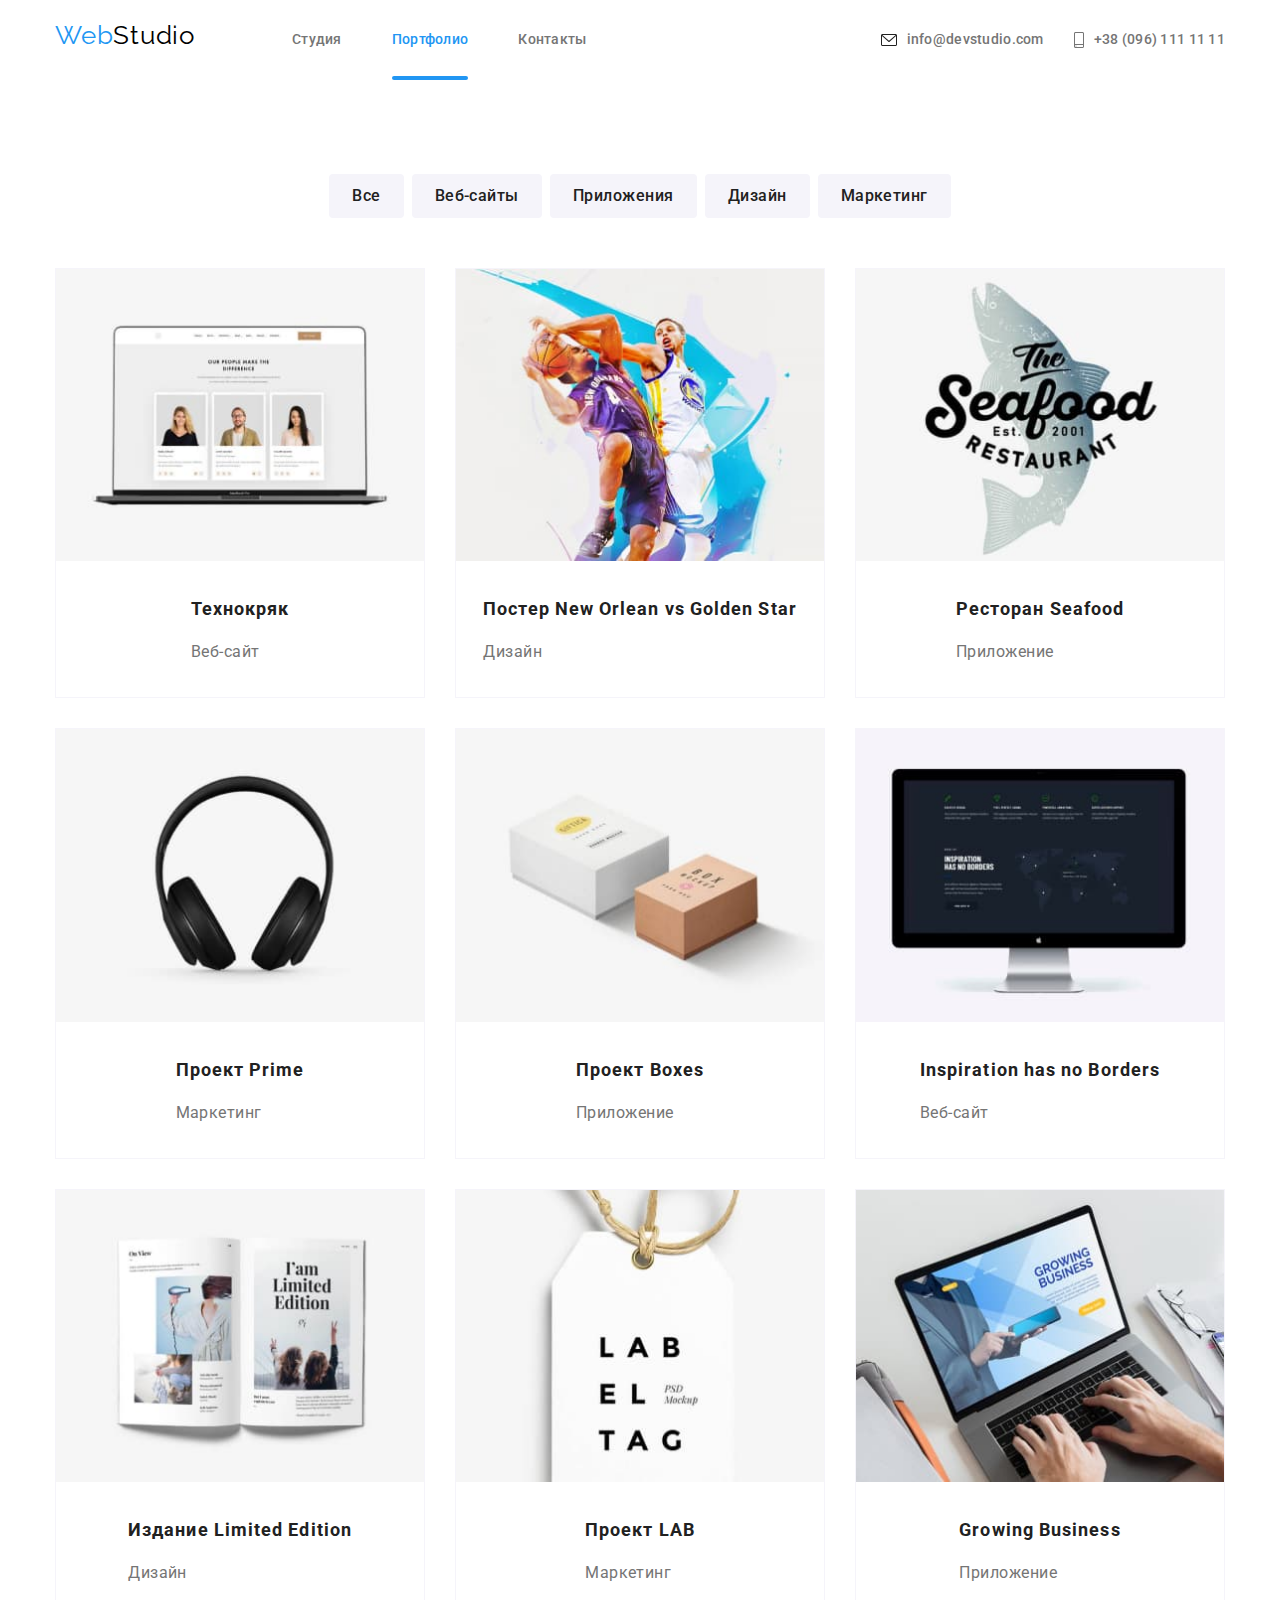
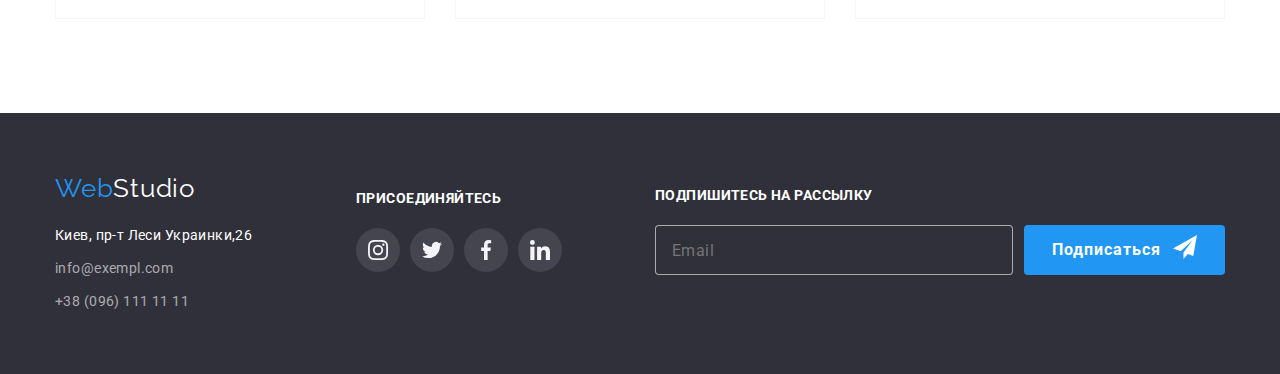
==== commit baa7fd83: "hw-07" ====
--- a/portfolio.html
+++ b/portfolio.html
@@ -9,12 +9,7 @@
     rel="stylesheet" />
   <link href="https://cdnjs.cloudflare.com/ajax/libs/modern-normalize/1.0.0/modern-normalize.min.css"
     rel="stylesheet" />
-  <!-- Див.на 2.34 год. вебінар Модуль 2. Вебинар №3. Основы CSS. Селекторы. Цвет 
-   link rel="stylesheet" href="./css/normalize.css" /   -->
-  <!--  <link rel="stylesheet" href="../css/common.css" />
-  <link rel="stylesheet" href="../css/portfolio.css" />
-  <link rel="stylesheet" href="../css/modal-w-1.css" /> -->
-  <link rel="stylesheet" href="./css/porfolio.min.css" />
+  <link rel="stylesheet" href="./css/portfolio.min.css" />
 </head>
 
 <!-- Контент страницы portfolio-->
--- a/css/portfolio.min.css
+++ b/css/portfolio.min.css
@@ -0,0 +1,4 @@
+:root{--primary-text-color: #212121;--title-text-color: #757575;--accent-color: #2196f3;--primary-white-color: #ffffff;--secondary-bckgr-color: #2f303a;--secondary-grey-color: rgba(255, 255, 255, 0.6);--social-grey-color:  rgba(255, 255, 255, 0.1);--field-color:  rgba(47, 48, 58, 0.8);--thumb-c-color: rgba(33, 150, 243, 0.9);--secondary-black-color: #000000;--button-bckgr-color: #f5f4fa;--social-color: #AFB1B8;--no-color:  rgba(0, 0, 0, 0);--noel-color: rgba(0, 0, 0, 0.1);--butn-background: #E5E5E5;--timing-function:  cubic-bezier(0.4, 0, 0.2, 1)}/*! modern-normalize v0.7.0 | MIT License | https://github.com/sindresorhus/modern-normalize */html{-webkit-box-sizing:border-box;box-sizing:border-box}*,::after,::before{-webkit-box-sizing:inherit;box-sizing:inherit}:root{-moz-tab-size:4;-o-tab-size:4;tab-size:4}html{line-height:1.15;-webkit-text-size-adjust:100%}body{margin:0}body{font-family:system-ui, -apple-system, "Segoe UI", Roboto, Helvetica, Arial,+ sans-serif, "Apple Color Emoji", "Segoe UI Emoji"}hr{height:0}abbr[title]{-webkit-text-decoration:underline dotted;text-decoration:underline dotted}b,strong{font-weight:bolder}code,kbd,pre,samp{font-family:ui-monospace, SFMono-Regular, Consolas, "Liberation Mono", Menlo,+ monospace;font-size:1em}small{font-size:80%}sub,sup{font-size:75%;line-height:0;position:relative;vertical-align:baseline}sub{bottom:-0.25em}sup{top:-0.5em}button,input,optgroup,select,textarea{font-family:inherit;font-size:100%;line-height:1.15;margin:0}button,select{text-transform:none}[type="button"],[type="reset"],[type="submit"],button{-webkit-appearance:button}[type="button"]::-moz-focus-inner,[type="reset"]::-moz-focus-inner,[type="submit"]::-moz-focus-inner,button::-moz-focus-inner{border-style:none;padding:0}[type="button"]:-moz-focusring,[type="reset"]:-moz-focusring,[type="submit"]:-moz-focusring,button:-moz-focusring{outline:1px dotted ButtonText}legend{padding:0}progress{vertical-align:baseline}[type="number"]::-webkit-inner-spin-button,[type="number"]::-webkit-outer-spin-button{height:auto}[type="search"]{-webkit-appearance:textfield;outline-offset:-2px}[type="search"]::-webkit-search-decoration{-webkit-appearance:none}::-webkit-file-upload-button{-webkit-appearance:button;font:inherit}summary{display:list-item}@font-face{font-family:Roboto, sans-serif;src:url("https://fonts.googleapis.com/css2?family=Roboto:wght@400&display=swap");font-weight:400;font-style:normal}@font-face{font-family:Roboto, sans-serif;src:url("https://fonts.googleapis.com/css2?family=Roboto:wght@500&display=swap");font-weight:500;font-style:normal}@font-face{font-family:Roboto, sans-serif;src:url("https://fonts.googleapis.com/css2?family=Roboto:wght@700&display=swap"),url("https://fonts.googleapis.com/css2?family=Raleway:wght@700&display=swap");font-weight:700;font-style:normal}@font-face{font-family:Raleway, sans-serif;src:url("https://fonts.googleapis.com/css2?family=Roboto:wght@900&display=swap");font-weight:900;font-style:normal}body{background-color:var(--primary-white-color);color:var(--title-text-color);font-family:Roboto, Raleway, sans-serif}.container{margin-left:auto;margin-right:auto;width:1200px;padding-left:15px;padding-right:15px}img{display:block;max-width:100%;height:auto}a{text-decoration:none}.list{padding:0;margin:0;list-style:none}.flexbox{display:-webkit-box;display:-ms-flexbox;display:flex}.logo{display:-webkit-inline-box;display:-ms-inline-flexbox;display:inline-flex;color:var(--accent-color);font-family:Raleway, cursive;font-size:26px;line-height:1.19;letter-spacing:0.03em;text-decoration:none}.logo--black{color:var(--secondary-black-color)}.logo--white{color:var(--primary-white-color)}.page-header__menu-nv{position:relative;display:-webkit-box;display:-ms-flexbox;display:flex;height:80px;-webkit-box-align:center;-ms-flex-align:center;align-items:center}.page-header__logo{margin-right:93px}.page-header__site-nav .link,.page-header__aus-nav .link{display:block;-webkit-box-align:center;-ms-flex-align:center;align-items:center;padding-top:32px;padding-bottom:32px;color:var(--title-text-color);font-weight:500;font-size:14px;line-height:1.14;letter-spacing:0.02em}.page-header__site-nav .page-header__li-site-nav+.page-header__li-site-nav{margin-left:50px}.page-header__site-nav{display:-webkit-inline-box;display:-ms-inline-flexbox;display:inline-flex}.page-header__site-nav .page-header__current{display:block;color:var(--accent-color);-webkit-transition:color 250ms var(--timing-function),opacity 250ms var(--timing-function);transition:color 250ms var(--timing-function),opacity 250ms var(--timing-function)}.page-header__site-nav .link:hover,.page-header__site-nav .page-header__current:focus{color:var(--accent-color);text-decoration:none}.page-header__icon-em{margin-right:10px;fill:var(--primary-text-color)}.page-header__em{display:-webkit-box;display:-ms-flexbox;display:flex;-webkit-box-align:center;-ms-flex-align:center;align-items:center}.page-header__icon-sf{margin-right:10px;fill:var(--title-text-color)}.page-header__sf{display:-webkit-box;display:-ms-flexbox;display:flex;-webkit-box-align:center;-ms-flex-align:center;align-items:center}.page-header__ms{display:-webkit-box;display:-ms-flexbox;display:flex;-webkit-box-align:center;-ms-flex-align:center;align-items:center}.page-header__ms .link{display:-webkit-box;display:-ms-flexbox;display:flex;padding-top:32px;padding-bottom:32px;-webkit-box-align:center;-ms-flex-align:center;align-items:center}.page-header__aus-nav{display:-webkit-box;display:-ms-flexbox;display:flex;margin-left:auto}.page-header__aus-nav .page-header__ms+.page-header__ms{margin-left:30px}.page-header__aus-nav .page-header__em:hover .page-header__icon-em,.page-header__aus-nav .page-header__sf:hover .page-header__icon-sf{fill:var(--accent-color);-webkit-transition:fill 250ms var(--timing-function),opacity 250ms var(--timing-function);transition:fill 250ms var(--timing-function),opacity 250ms var(--timing-function)}.page-header__aus-nav .page-header__em:hover,.page-header__aus-nav .page-header__em:focus,.page-header__aus-nav .page-header__sf:hover,.page-header__aus-nav .page-header__sf:focus{color:var(--accent-color)}.page-header__li-site-nav{position:relative}.page-header__current::after{content:"";position:absolute;width:100%;height:4px;left:0;bottom:0;background:var(--accent-color);border-radius:2px;-webkit-box-align:center;-ms-flex-align:center;align-items:center}.page-footer{margin-top:0;margin-bottom:0;padding-top:60px;padding-bottom:60px;background-color:var(--secondary-bckgr-color);color:var(--primary-white-color)}.block-adr{display:block;direction:column}.page-footer__logo{margin-right:93px}.block-adr__address{width:231px;margin-right:70px;margin-top:20px;font-style:normal;font-weight:400;font-size:14px;line-height:1.71;letter-spacing:0.03em}.block-adr__aus-footer{display:block;margin-top:9px;color:var(--secondary-grey-color);direction:column;-webkit-transition:color 250ms var(--timing-function),opacity 250ms var(--timing-function);transition:color 250ms var(--timing-function),opacity 250ms var(--timing-function)}.block-adr__aus-footer:hover,.block-adr__aus-footer:focus{color:var(--accent-color)}.soccontact{width:206px;margin-top:15px;margin-bottom:34px;margin-right:93px}.soccontact__title{margin-top:0;font-weight:700;font-size:14px;line-height:1.45;letter-spacing:0.03em;color:var(--primary-white-color)}.socialf{display:-webkit-box;display:-ms-flexbox;display:flex;-webkit-box-pack:center;-ms-flex-pack:center;justify-content:center;padding-bottom:0;margin-top:20px}.socialf__item:not(:last-child){margin-right:10px}.socialf__icon{height:20px;width:20px;fill:var(--button-bckgr-color);-webkit-transition:fill 250ms var(--timing-function),opacity 250ms var(--timing-function);transition:fill 250ms var(--timing-function),opacity 250ms var(--timing-function)}.socialf__link{display:-webkit-box;display:-ms-flexbox;display:flex;-webkit-box-pack:center;-ms-flex-pack:center;justify-content:center;-webkit-box-align:center;-ms-flex-align:center;align-items:center;width:44px;height:44px;border-radius:50%}.socialf--link-color{background-color:var(--social-grey-color);-webkit-transition:background-color 250ms var(--timing-function),opacity 250ms var(--timing-function);transition:background-color 250ms var(--timing-function),opacity 250ms var(--timing-function)}.socialf__link:hover{background-color:var(--accent-color)}.socialf__item .socialf__link:hover .socialf__icon{fill:var(--primary-white-color)}.telegram-contact{width:570px;height:86px;margin-top:12px}.telegram-title{margin-top:0;left:0;font-weight:700;font-size:14px;line-height:1.45;letter-spacing:0.03em;color:var(--primary-white-color)}.body-telegram{display:-webkit-box;display:-ms-flexbox;display:flex;position:relative;padding-top:20px}.box-telegram{display:-webkit-box;display:-ms-flexbox;display:flex;position:relative;width:358px;height:50px;margin-right:12px;border:1px solid rgba(255,255,255,0.6);background-color:var(--secondary-bckgr-color);-webkit-box-sizing:border-box;box-sizing:border-box;border-radius:4px;padding-left:16px}.font-telegram{font-size:16px;line-height:1.25;display:-webkit-box;display:-ms-flexbox;display:flex;-webkit-box-align:center;-ms-flex-align:center;align-items:center;letter-spacing:0.03em;color:rgba(255,255,255,0.6)}.filter-btn__btn-p{display:-webkit-box;display:-ms-flexbox;display:flex;position:absolute;right:0;bottom:0;width:auto;height:50px;border-radius:4px;padding-left:28px;padding-right:28px;padding-top:10px;padding-bottom:10px;-webkit-box-pack:center;-ms-flex-pack:center;justify-content:center;border-style:none;color:var(--primary-white-color);background-color:var(--accent-color);font-weight:700;font-size:16px;line-height:1.87;letter-spacing:0.06em;text-align:center;-webkit-transition:background-color 250ms var(--timing-function),color 250ms var(--timing-function),opacity 250ms var(--timing-function);transition:background-color 250ms var(--timing-function),color 250ms var(--timing-function),opacity 250ms var(--timing-function)}.icon-send{display:inline-block;fill:var(--primary-white-color);margin-left:12px;-webkit-transition:fill 250ms var(--timing-function),opacity 250ms var(--timing-function);transition:fill 250ms var(--timing-function),opacity 250ms var(--timing-function)}.filter-btn__btn-p:hover,.filter-btn__btn-p:focus{background-color:var(--accent-color);color:var(--secondary-grey-color);fill:var(--secondary-grey-color)}.filter-btn{display:-webkit-box;display:-ms-flexbox;display:flex;margin-top:0;margin-bottom:0;-webkit-box-pack:center;-ms-flex-pack:center;justify-content:center}.filter-btn__topline{margin-top:0px;margin-bottom:50px}.filter-btn__describe-btn button{border-radius:4px;padding-left:22px;padding-right:22px;padding-top:8px;padding-bottom:8px;min-width:73px;max-width:150px;border-style:none;color:var(--primary-text-color);background-color:var(--button-bckgr-color);border:1px solid transparent;font-weight:500;font-size:16px;line-height:1.62;text-align:center;letter-spacing:0.03em;-webkit-transition:background-color 250ms var(--timing-function),color 250ms var(--timing-function);transition:background-color 250ms var(--timing-function),color 250ms var(--timing-function)}.filter-btn .filter-btn__describe-btn+.filter-btn__describe-btn{margin-left:8px}.filter-btn__describe-btn button:hover{color:var(--primary-white-color);background-color:var(--accent-color);-webkit-box-shadow:0px 3px 1px rgba(0,0,0,0.1),0px 1px 2px rgba(0,0,0,0.08),0px 2px 2px rgba(0,0,0,0.12);box-shadow:0px 3px 1px rgba(0,0,0,0.1),0px 1px 2px rgba(0,0,0,0.08),0px 2px 2px rgba(0,0,0,0.12);-webkit-transition:-webkit-box-shadow 250ms var(--timing-function);transition:-webkit-box-shadow 250ms var(--timing-function);transition:box-shadow 250ms var(--timing-function);transition:box-shadow 250ms var(--timing-function), -webkit-box-shadow 250ms var(--timing-function);border-radius:4px;border:1px solid var(--no-color)}.filter-btn__describe-btn button:focus{color:var(--primary-white-color);background-color:var(--accent-color);-webkit-box-shadow:0px 3px 1px rgba(0,0,0,0.1),0px 1px 2px rgba(0,0,0,0.08),0px 2px 2px rgba(0,0,0,0.12);box-shadow:0px 3px 1px rgba(0,0,0,0.1),0px 1px 2px rgba(0,0,0,0.08),0px 2px 2px rgba(0,0,0,0.12);-webkit-transition:-webkit-box-shadow 250ms var(--timing-function);transition:-webkit-box-shadow 250ms var(--timing-function);transition:box-shadow 250ms var(--timing-function);transition:box-shadow 250ms var(--timing-function), -webkit-box-shadow 250ms var(--timing-function);border-radius:4px;border:1px solid var(--accent-color)}.general{padding-top:94px;padding-bottom:94px;background-color:var(--primary-white-color)}.section-dcrtn{margin:0}.portfolio{display:-webkit-box;display:-ms-flexbox;display:flex;-ms-flex-wrap:wrap;flex-wrap:wrap;block-size:0%}.portfolio .portfolio__block-li{width:calc((100% - 30px * 2) / 3);margin-right:30px}.portfolio__hf{position:relative;display:-webkit-box;display:-ms-flexbox;display:flex;-ms-flex-wrap:wrap;flex-wrap:wrap;-webkit-box-pack:center;-ms-flex-pack:center;justify-content:center;border:1px solid var(--button-bckgr-color);padding:0;-webkit-transition:opacity 250ms var(--timing-function);transition:opacity 250ms var(--timing-function);overflow:hidden}.portfolio__hf:hover{padding:0;-webkit-box-shadow:0px 1px 1px rgba(0,0,0,0.12),0px 4px 4px rgba(0,0,0,0.06),1px 4px 6px rgba(0,0,0,0.16);box-shadow:0px 1px 1px rgba(0,0,0,0.12),0px 4px 4px rgba(0,0,0,0.06),1px 4px 6px rgba(0,0,0,0.16);opacity:1;overflow:hidden}.portfolio__thumb-c{position:relative;overflow:hidden}.portfolio__thumb-c::before{position:absolute;content:"";display:-webkit-box;display:-ms-flexbox;display:flex;-webkit-box-pack:center;-ms-flex-pack:center;justify-content:center;-webkit-box-align:center;-ms-flex-align:center;align-items:center;width:100%;height:100%;bottom:-100%;right:0;background-color:var(--no-color);-webkit-transform:translateY(100%);transform:translateY(100%);-webkit-transition:-webkit-transform 250ms var(--timing-function);transition:-webkit-transform 250ms var(--timing-function);transition:transform 250ms var(--timing-function);transition:transform 250ms var(--timing-function), -webkit-transform 250ms var(--timing-function);overflow:hidden;opacity:0}.describe-work{position:absolute;display:-webkit-box;display:-ms-flexbox;display:flex;margin:0;width:100%;height:294px;top:0;right:0;padding:63px 24px;font-weight:400;font-size:18px;line-height:1.56;letter-spacing:0.03em;color:var(--primary-white-color);background-color:var(--thumb-c-color);-webkit-transform:translateY(100%);transform:translateY(100%);-webkit-transition:-webkit-transform 250ms var(--timing-function);transition:-webkit-transform 250ms var(--timing-function);transition:transform 250ms var(--timing-function);transition:transform 250ms var(--timing-function), -webkit-transform 250ms var(--timing-function);opacity:1}.portfolio__thumb-c:hover::before{opacity:1}.portfolio__hf:hover .describe-work,.portfolio__hf:hover .portfolio__thumb-c::before{opacity:1;-webkit-transform:translateY(0);transform:translateY(0)}.portfolio .portfolio__block-li:nth-child(3n){margin-right:0px}.portfolio .portfolio__block-li::nth-last-child(-n+3){margin-bottom:0px}.portfolio__block-li:not(:nth-last-child(-n+3)){margin-bottom:30px}.card-title{padding-top:30px;padding-bottom:30px;padding-left:24px;padding-right:24px;margin:0;background-color:var(--primary-white-color)}.name-work{margin:0;color:var(--primary-text-color);font-weight:700;font-size:18px;line-height:2;letter-spacing:0.06em}.type-work{margin-top:10px;margin-bottom:0px;color:var(--title-text-color);font-weight:400;font-size:16px;line-height:1.87;letter-spacing:0.03em}
+/*# sourceMappingURL=portfolio.min.css.map */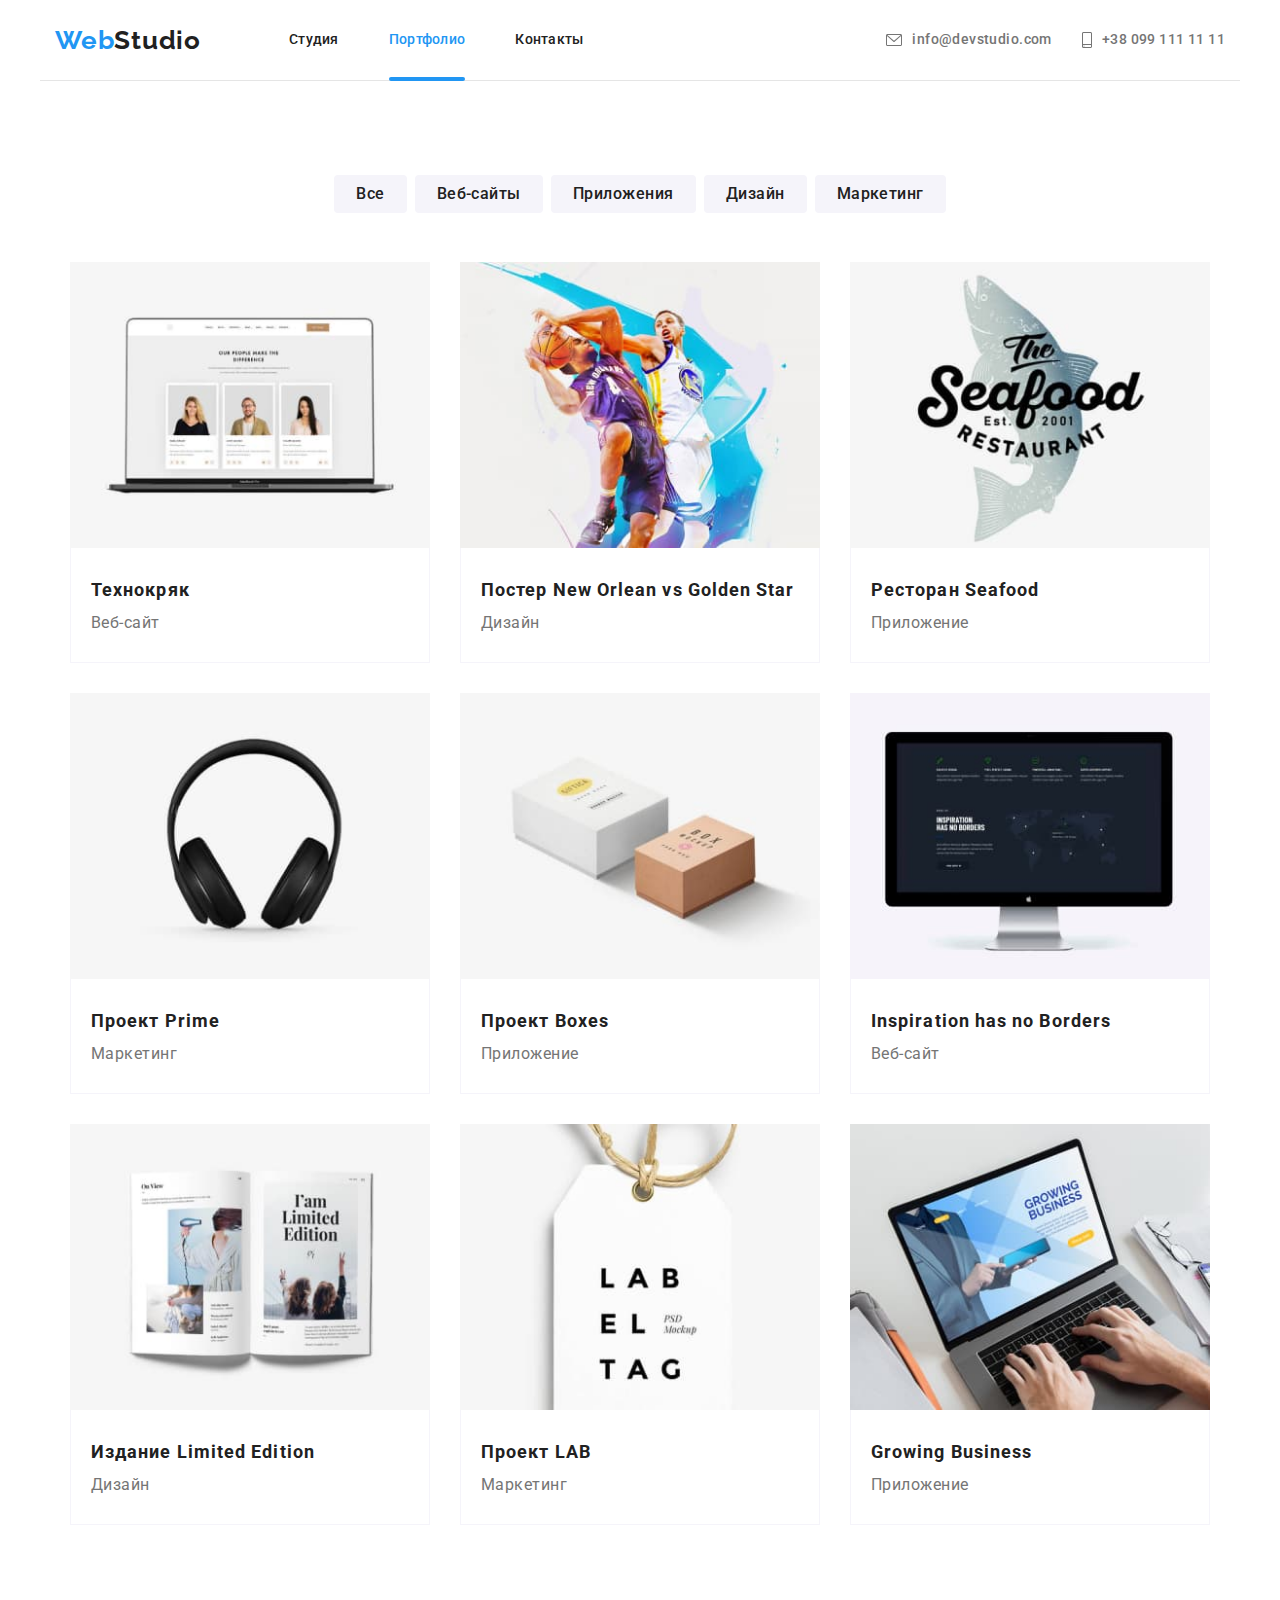
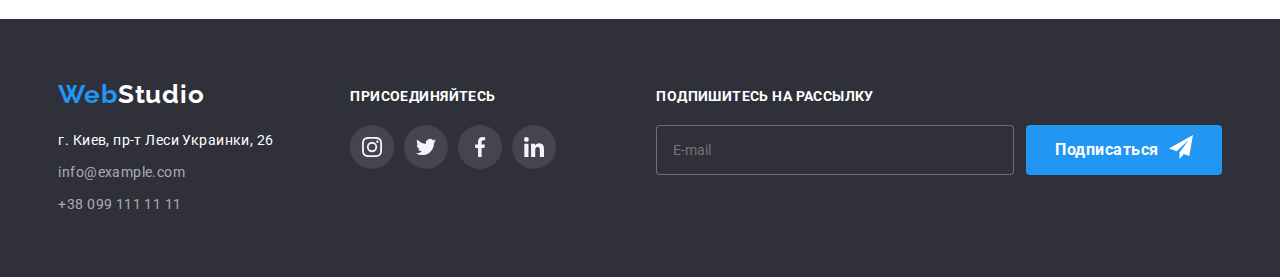
==== commit 9cb65b92: "hw-07" ====
--- a/portfolio.html
+++ b/portfolio.html
@@ -1,345 +1,516 @@
 <!DOCTYPE html>
 <html lang="ru">
-
-<head>
-  <meta charset="UTF-8" />
-  <meta name="viewport" content="width=device-width, initial-scale=1.0" />
-  <title>Препроцессор SASS.  Portfolio</title>
-  <link href="https://fonts.googleapis.com/css2?family=Raleway:wght@700&family=Roboto:wght@400;500;700;900&display=swap"
-    rel="stylesheet" />
-  <link href="https://cdnjs.cloudflare.com/ajax/libs/modern-normalize/1.0.0/modern-normalize.min.css"
-    rel="stylesheet" />
-  <link rel="stylesheet" href="./css/portfolio.min.css" />
-</head>
-
-<!-- Контент страницы portfolio-->
+  <head>
+    <meta charset="UTF-8" />
+    <meta name="viewport" content="width=device-width, initial-scale=1.0" />
+    <title>Web Studio (Mobile-Table-Desktop)</title>
+    <link href="https://fonts.googleapis.com/css2?family=Raleway:wght@700&family=Roboto:wght@400;500;700;900&display=swap"
+          rel="stylesheet" type="text/css" />
+    <link rel="stylesheet" href="./css/portfolio.min.css" />
+  </head>
 
 <body>
-  <!-- Шапка страницы -->
-  <header class="page-header">
-    <div class="container page-header__menu-nv">
-      <!-- site-nav - Главная навигация -->
-      <nav>
-        <!-- logo Логотип, всегда ссылка -->
-        <a href="./" lang="en" class="logo page-header__logo">Web<span class="logo--black">Studio</span></a>
-        <!-- site-nav - Ссылки на другие страницы или разделы текущей -->
-        <ul class="list page-header__site-nav">
-          <li class="page-header__li-site-nav">
-            <a class="link" href="./index.html">Студия</a>
+  <header>
+    <div class="site-header container">
+      <a class="site-header__logo logo" href="./index.html"> <span class="accent">Web</span>Studio </a>
+      <nav class="site-nav">
+        <ul class="site-nav__list list">
+          <li class="site-nav__item"><a class="site-nav__link link" href="./index.html">Студия</a></li>
+          <li class="site-nav__item"><a class="site-nav__link link site-nav__link--accent accent" href="./portfolio.html">Портфолио</a></li>
+          <li class="site-nav__item"><a class="site-nav__link link" href="">Контакты</a></li>
+        </ul>
+        <ul class="site-header__contacts list">
+          <li class="site-header__item">
+            <a class="site-header__link link" href="mailto:info@devstudio.com">
+              <svg class="site-header__icon site-header__icon--mail" width="16" height="12">
+                <use href="./images/main/sprite-cl-gn.svg#envelope"></use>
+              </svg>
+              info@devstudio.com</a>
           </li>
-          <li class="page-header__li-site-nav">
-            <a class="link page-header__current" href="./html/portfolio.html">Портфолио</a>
-          </li>
-          <li class="page-header__li-site-nav">
-            <a class="link" href="./">Контакты</a>
+          <li class="site-header__item">
+            <a class="site-header__link link" href="tel:+380991111111">
+              <svg class="site-header__icon site-header__icon--phone" width="10" height="16">
+                <use href="./images/main/sprite-cl-gn.svg#smartphone"></use>
+              </svg>
+              +38 099 111 11 11</a>
           </li>
         </ul>
       </nav>
 
-      <!-- aus-nav, Contats -->
-      <ul class="page-header__aus-nav list">
-        <li class="page-header__ms">
-          <a href="mailto:info@devstudio.com" class="link page-header__em">
-            <svg class="page-header__icon-em" width="16" height="12">
-              <use href="./images/main/sprite-cl-gn.svg#envelope"></use>
-            </svg>
-            info@devstudio.com
-          </a>
-        </li>
-        <li class="page-header__ms">
-          <a href="tel:+380961111111" class="link page-header__sf">
-            <svg class="page-header__icon-sf" width="10" height="16">
-              <use href="./images/main/sprite-cl-gn.svg#smartphone"></use>
-            </svg>
-            +38 (096) 111 11 11
-          </a>
-        </li>
-      </ul>
+      <nav class="burger-menu">
+        <div class="burger-menu__container" data-menu>
+
+          <ul class="burger-menu__list list">
+            <li class="burger-menu__item"><a class="burger-menu__link link" href="./index.html">Студия</a></li>
+            <li class="burger-menu__item"><a class="burger-menu__link link burger-menu__link--accent accent" href="./portfolio.html">Портфолио</a></li>
+            <li class="burger-menu__item"><a class="burger-menu__link link" href="">Контакты</a></li>
+          </ul>
+          
+          <ul class="burger-menu__contacts list">
+            <li class="burger-menu__item burger-menu__item--contacts"><a class="burger-menu__link link"
+                href="mailto:info@example.com">
+                <svg class="burger-menu__icon burger-menu__icon--mail">
+                  <use href="./images/main/sprite-cl-gn.svg#envelope"></use>
+                </svg>
+                info@example.com</a></li>
+            <li class="burger-menu__item burger-menu__item--contacts">
+              <a class="burger-menu__link link" href="tel:+380991111111">
+                <svg class="burger-menu__icon burger-menu__icon--phone">
+                  <use href="./images/main/sprite-cl-gn.svg#smartphone"></use>
+                </svg>
+                +38 099 111 11 11</a>
+            </li>
+          </ul>
+        </div>
+
+        <button class="burger-menu__button" aria-expanded="false" data-menu-button>
+          <svg class="burger-menu__icon" aria-label="burger-menu">
+            <use class="burger-menu--icon-cross" href="./images/main/sprite-form.svg#three-bars"></use>
+            <use class="burger-menu--icon-menu" href="./images/main/sprite-cl-gn.svg#closelink"></use>
+          </svg>
+        </button>
+      </nav>
     </div>
   </header>
 
-  <main>
-    <!-- навигация портфолио-->
-    <section class="general">
-      <div class="container">
-        <ul class="filter-btn list filter-btn__topline">
-          <li class="filter-btn__describe-btn">
-            <button type="button">Все</button>
-          </li>
-          <li class="filter-btn__describe-btn">
-            <button type="button">Веб-сайты</button>
-          </li>
-          <li class="filter-btn__describe-btn">
-            <button type="button">Приложения</button>
-          </li>
-          <li class="filter-btn__describe-btn">
-            <button type="button">Дизайн</button>
-          </li>
-          <li class="filter-btn__describe-btn">
-            <button type="button">Маркетинг</button>
-          </li>
-        </ul>
-
-        <!--  <h1> ПОРТФОЛИО </h1>      -->
-        <ul class="list portfolio">
-          <li class="portfolio__block-li">
-            <!-- cсилка  -->
-            <a class="link portfolio__hf" href="">
-              <div class="portfolio__thumb-c">
-                <img src="./images/portfolio-img/hw-02-001.jpg" alt="Изибражение контента веб-сайта." width="370"
-                  height="294" />
-                <p class="describe-work">
-                  Технокряк это современная площадка распространения
-                  коронавируса. Компании используют эту платформу для
-                  цифрового шпионажа и атак на защищенные сервера конкурентов.
-                </p>
-              </div>
-              <div class="card-title">
-                <h2 class="name-work">Технокряк</h2>
-                <p class="type-work">Веб-сайт</p>
-              </div>
-            </a>
-          </li>
-
-          <li class="portfolio__block-li">
-            <!-- cсилка  -->
-            <a class="link portfolio__hf" href="">
-              <div class="portfolio__thumb-c">
-                <img src="./images/portfolio-img/hw-02-002.jpg" alt="Изображение баскетболистов с мячем." width="370"
-                  height="294" />
-                <p class="describe-work">
-                  Технокряк это современная площадка распространения
-                  коронавируса. Компании используют эту платформу для
-                  цифрового шпионажа и атак на защищенные сервера конкурентов.
-                </p>
-              </div>
-
-              <div class="card-title">
-                <h2 class="name-work">Постер New Orlean vs Golden Star</h2>
-                <p class="type-work">Дизайн</p>
-              </div>
-            </a>
-          </li>
-          <li class="portfolio__block-li">
-            <!-- cсилка  -->
-            <a class="link portfolio__hf" href="">
-              <div class="portfolio__thumb-c">
-                <img src="./images/portfolio-img/hw-02-003.jpg" alt="Изображение афиши ресторана Seafood." width="370"
-                  height="294" />
-                <p class="describe-work">
-                  Технокряк это современная площадка распространения
-                  коронавируса. Компании используют эту платформу для
-                  цифрового шпионажа и атак на защищенные сервера конкурентов.
-                </p>
-              </div>
-
-              <div class="card-title">
-                <h2 class="name-work">Ресторан Seafood</h2>
-                <p class="type-work">Приложение</p>
-              </div>
-            </a>
-          </li>
-
-          <li class="portfolio__block-li">
-            <!-- cсилка  -->
-            <a class="link portfolio__hf" href="">
-              <div class="portfolio__thumb-c">
-                <img src="./images/portfolio-img/hw-02-004.jpg" alt="Изображение товара наушникм." width="370"
-                  height="294" />
-                <p class="describe-work">
-                  Технокряк это современная площадка распространения
-                  коронавируса. Компании используют эту платформу для
-                  цифрового шпионажа и атак на защищенные сервера конкурентов.
-                </p>
-              </div>
-
-              <div class="card-title">
-                <h2 class="name-work">Проект Prime</h2>
-                <p class="type-work">Маркетинг</p>
-              </div>
-            </a>
-          </li>
-          <li class="portfolio__block-li">
-            <!-- cсилка  -->
-            <a class="link portfolio__hf" href="">
-              <div class="portfolio__thumb-c">
-                <img src="./images/portfolio-img/hw-02-005.jpg" alt="Изображение упаковочных коробок." width="370"
-                  height="294" />
-                <p class="describe-work">
-                  Технокряк это современная площадка распространения
-                  коронавируса. Компании используют эту платформу для
-                  цифрового шпионажа и атак на защищенные сервера конкурентов.
-                </p>
-              </div>
-
-              <div class="card-title">
-                <h2 class="name-work">Проект Boxes</h2>
-                <p class="type-work">Приложение</p>
-              </div>
-            </a>
-          </li>
-          <li class="portfolio__block-li">
-            <!-- cсилка  -->
-            <a class="link portfolio__hf" href="">
-              <div class="portfolio__thumb-c">
-                <img src="./images/portfolio-img/hw-02-006.jpg" alt="Изображение презентации веб-сайта." width="370"
-                  height="294" />
-                <p class="describe-work">
-                  Технокряк это современная площадка распространения
-                  коронавируса. Компании используют эту платформу для
-                  цифрового шпионажа и атак на защищенные сервера конкурентов.
-                </p>
-              </div>
-
-              <div class="card-title">
-                <h2 class="name-work">Inspiration has no Borders</h2>
-                <p class="type-work">Веб-сайт</p>
-              </div>
-            </a>
-          </li>
-          <li class="portfolio__block-li">
-            <!-- cсилка  -->
-            <a class="link portfolio__hf" href="">
-              <div class="portfolio__thumb-c">
-                <img src="./images/portfolio-img/hw-02-007.jpg" alt="Изображение рекламного издания." width="370"
-                  height="294" />
-                <p class="describe-work">
-                  Технокряк это современная площадка распространения
-                  коронавируса. Компании используют эту платформу для
-                  цифрового шпионажа и атак на защищенные сервера конкурентов.
-                </p>
-              </div>
-
-              <div class="card-title">
-                <h2 class="name-work">Издание Limited Edition</h2>
-                <p class="type-work">Дизайн</p>
-              </div>
-            </a>
-          </li>
-          <li class="portfolio__block-li">
-            <!-- cсилка  -->
-            <a class="link portfolio__hf" href="">
-              <div class="portfolio__thumb-c">
-                <img src="./images/portfolio-img/hw-02-008.jpg" alt="Изображение бирка товара." width="370"
-                  height="294" />
-                <p class="describe-work">
-                  Технокряк это современная площадка распространения
-                  коронавируса. Компании используют эту платформу для
-                  цифрового шпионажа и атак на защищенные сервера конкурентов.
-                </p>
-              </div>
-
-              <div class="card-title">
-                <h2 class="name-work">Проект LAB</h2>
-                <p class="type-work">Маркетинг</p>
-              </div>
-            </a>
-          </li>
-          <li class="portfolio__block-li">
-            <!-- cсилка  -->
-            <a class="link portfolio__hf" href="">
-              <div class="portfolio__thumb-c">
-                <img src="./images/portfolio-img/hw-02-009.jpg" alt="Изображение презентации бизнеса на ноутбуке."
-                  width="370" height="294" />
-                <p class="describe-work">
-                  Технокряк это современная площадка распространения
-                  коронавируса. Компании используют эту платформу для
-                  цифрового шпионажа и атак на защищенные сервера конкурентов.
-                </p>
-              </div>
-
-              <div class="card-title">
-                <h2 class="name-work">Growing Business</h2>
-                <p class="type-work">Приложение</p>
-              </div>
-            </a>
-          </li>
-        </ul>
-      </div>
-    </section>
-  </main>
-
-  <!-- Подвал страницы -->
-  <footer class="page-footer">
-    <div class="container flexbox">
-      <!-- Адрес и контакты -->
-      <div class="block-adr">
-        <a href="./index.html" lang="en" class="logo page-footer__logo">Web<span class="logo--white">Studio</span></a>
-        <address class="block-adr__address">
-          <span>Киев, пр-т Леси Украинки,26</span>
-          <a href="mailto:info@exempl.com" class="block-adr__aus-footer">info@exempl.com</a>
-          <a href="tel:+380961111111" class="block-adr__aus-footer">+38 (096) 111 11 11</a>
-        </address>
-      </div>
-      <!-- соц. контакты, ПРИЗИВ -->
-      <div>
-        <div class="list soccontact">
-          <b class="soccontact__title">ПРИСОЕДИНЯЙТЕСЬ</b>
-
-          <div class="flexbox">
-            <ul class="list socialf">
-              <li class="socialf__item">
-                <a class="socialf__link socialf--link-color" href="https://instagram.com" target="_blank"
-                  rel="noopener noreferrer" aria-label="ссылка Инстаграм">
-                  <svg class="socialf__icon">
-                    <use href="./images/main/sprite.svg#instagram-grey"></use>
-                  </svg>
-                </a>
-              </li>
-              <li class="socialf__item">
-                <a class="socialf__link socialf--link-color" href="https://twitter.com" target="_blank"
-                  rel="noopener noreferrer" aria-label="ссылка Твиттер">
-                  <svg class="socialf__icon">
-                    <use href="./images/main/sprite.svg#twitter-grey"></use>
-                  </svg>
-                </a>
-              </li>
-              <li class="socialf__item">
-                <a class="socialf__link socialf--link-color" href="https://facebook.com" target="_blank"
-                  rel="noopener noreferrer" aria-label="ссылка Фейсбук">
-                  <svg class="socialf__icon">
-                    <use href="./images/main/sprite.svg#facebook-grey"></use>
-                  </svg>
-                </a>
-              </li>
-              <li class="socialf__item">
-                <a class="socialf__link socialf--link-color" href="https://linkedin.com" target="_blank"
-                  rel="noopener noreferrer" aria-label="ссылка Линкедин">
-                  <svg class="socialf__icon">
-                    <use href="./images/main/sprite.svg#linkedin-grey"></use>
-                  </svg>
-                </a>
-              </li>
-            </ul>
-          </div>
+    <main>
+      <!-- фильтр портфолио  -->
+      <section class="portfolio-projects">
+        <div class="container">
+
+
+          <ul class="portfolio-filter  list portfolio-projects__nav">
+            <li class="portfolio-filter__item">
+              <a class="portfolio-filter__link link" href="">Все</a>
+            </li>
+            <li class="portfolio-filter__item">
+              <a class="portfolio-filter__link link" href="">Веб-сайты</a>
+            </li>
+            <li class="portfolio-filter__item">
+              <a class="portfolio-filter__link link" href="">Приложения</a>
+            </li>
+            <li class="portfolio-filter__item">
+              <a class="portfolio-filter__link link" href="">Дизайн</a>
+            </li>
+            <li class="portfolio-filter__item">
+              <a class="portfolio-filter__link link" href="">Маркетинг</a>
+            </li>
+          </ul>
+
+          <!--  <h1> ПОРТФОЛИО </h1>   -->
+          <ul class="portfolio-projects__list list portfolio-projects__line">
+            <li class="portfolio-projects__item">
+              <a class="portfolio-projects__link link" href="">
+                <picture>
+                  <source
+                    media="(min-width: 1200px)"
+                    srcset="
+                      ./images/desktop/portfolio-img/hw-02-001-370x294.jpg 1x,
+                      ./images/desktop/portfolio-img/hw-02-001-370x294@2.jpg 2x" />
+                  <source
+                    media="(min-width: 768px)"
+                    srcset="
+                       ./images/tablet/portfolio-img/hw-02-001-354x294.jpg 1x,
+                       ./images/tablet/portfolio-img/hw-02-001-354x294@2.jpg 2x" />
+                  <source
+                    media="(min-width: 480px)"
+                    srcset="
+                      ./images/mobile/portfolio-img/hw-02-001-450x294.jpg 1x,
+                      ./images/mobile/portfolio-img/hw-02-001-450x294@2.jpg 2x" />
+                  <img
+                    class="portfolio-projects__image"
+                    src="./images/desktop/portfolio-img/hw-02-001-370x294.jpg"
+                    alt="Изибражение контента веб-сайта."
+                  />
+                </picture>
+                <div class="portfolio-projects__text-content">
+                  <h2 class="portfolio-projects__title list">Технокряк</h2>
+                  <p class="portfolio-projects__description">Веб-сайт</p>
+                  <div class="portfolio-projects__textbox">
+                    <p class="portfolio-projects__text">
+                      Технокряк это современная площадка распространения
+                      коронавируса. Компании используют эту платформу для
+                      цифрового шпионажа и атак на защищённые сервера
+                      конкурентов.
+                    </p>
+                  </div>
+                </div>
+              </a>
+            </li>
+            <li class="portfolio-projects__item">
+              <a class="portfolio-projects__link link" href="">
+                <picture>
+                  <source
+                    media="(min-width: 1200px)"
+                    srcset="
+                      ./images/desktop/portfolio-img/hw-02-002-370x294.jpg 1x,
+                      ./images/desktop/portfolio-img/hw-02-002-370x294@2.jpg 2x" />
+                  <source
+                    media="(min-width: 768px)"
+                    srcset="
+                       ./images/tablet/portfolio-img/hw-02-002-354x294.jpg 1x,
+                       ./images/tablet/portfolio-img/hw-02-002-354x294@2.jpg 2x" />
+                  <source
+                    media="(min-width: 480px)"
+                    srcset="
+                      ./images/mobile/portfolio-img/hw-02-002-450x294.jpg 1x,
+                      ./images/mobile/portfolio-img/hw-02-002-450x294@2.jpg 2x" />
+                  <img
+                    class="portfolio-projects__image"
+                    src="./images/desktop/portfolio-img/hw-02-002-370x294.jpg"
+                    alt="Изображение баскетболистов с мячем."
+                  />
+                </picture>
+                <div class="portfolio-projects__text-content">
+                  <h2 class="portfolio-projects__title list">
+                    Постер New Orlean vs Golden Star
+                  </h2>
+                  <p class="portfolio-projects__description">Дизайн</p>
+                  <div class="portfolio-projects__textbox">
+                    <p class="portfolio-projects__text">
+                      Технокряк это современная площадка распространения
+                      коронавируса. Компании используют эту платформу для
+                      цифрового шпионажа и атак на защищённые сервера
+                      конкурентов.
+                    </p>
+                  </div>
+                </div>
+              </a>
+            </li>
+            <li class="portfolio-projects__item">
+              <a class="portfolio-projects__link link" href="">
+                <picture>
+                  <source
+                    media="(min-width: 1200px)"
+                    srcset="
+                       ./images/desktop/portfolio-img/hw-02-003-370x294.jpg 1x,
+                       ./images/desktop/portfolio-img/hw-02-003-370x294@2.jpg 2x" />
+                  <source
+                    media="(min-width: 768px)"
+                    srcset="
+                       ./images/tablet/portfolio-img/hw-02-003-354x294.jpg 1x,
+                       ./images/tablet/portfolio-img/hw-02-003-354x294@2.jpg 2x" />
+                  <source
+                    media="(min-width: 480px)"
+                    srcset="
+                       ./images/mobile/portfolio-img/hw-02-003-450x294.jpg 1x,
+                       ./images/mobile/portfolio-img/hw-02-003-450x294@2.jpg 2x" />
+                  <img
+                    class="portfolio-projects__image"
+                    src="./images/desktop/portfolio-img/hw-02-003-370x294.jpg"
+                    alt="Изображение афиши ресторана Seafood."
+                  />
+                </picture>
+                <div class="portfolio-projects__text-content">
+                  <h2 class="portfolio-projects__title list">Ресторан Seafood</h2>
+                  <p class="portfolio-projects__description">Приложение</p>
+                  <div class="portfolio-projects__textbox">
+                    <p class="portfolio-projects__text">
+                      Технокряк это современная площадка распространения
+                      коронавируса. Компании используют эту платформу для
+                      цифрового шпионажа и атак на защищённые сервера
+                      конкурентов.
+                    </p>
+                  </div>
+                </div>
+              </a>
+            </li>
+            <li class="portfolio-projects__item">
+              <a class="portfolio-projects__link link" href="">
+                <picture>
+                  <source
+                    media="(min-width: 1200px)"
+                    srcset="
+                      ./images/desktop/portfolio-img/hw-02-004-370x294.jpg 1x,
+                      ./images/desktop/portfolio-img/hw-02-004-370x294@2.jpg 2x" />
+                  <source
+                    media="(min-width: 768px)"
+                    srcset="
+                       ./images/tablet/portfolio-img/hw-02-004-354x294.jpg 1x,
+                       ./images/tablet/portfolio-img/hw-02-004-354x294@2.jpg 2x" />
+                  <source
+                    media="(min-width: 480px)"
+                    srcset="
+                      ./images/mobile/portfolio-img/hw-02-004-450x294.jpg 1x,
+                      ./images/mobile/portfolio-img/hw-02-004-450x294@2.jpg 2x" />
+                  <img
+                    class="portfolio-projects__image"
+                    src="./images/desktop/portfolio-img/hw-02-004-370x294.jpg"
+                    alt="Изображение товара наушникм."
+                  />
+                </picture>
+                <div class="portfolio-projects__text-content">
+                  <h2 class="portfolio-projects__title list">Проект Prime</h2>
+                  <p class="portfolio-projects__description">Маркетинг</p>
+                  <div class="portfolio-projects__textbox">
+                    <p class="portfolio-projects__text">
+                      Технокряк это современная площадка распространения
+                      коронавируса. Компании используют эту платформу для
+                      цифрового шпионажа и атак на защищённые сервера
+                      конкурентов.
+                    </p>
+                  </div>
+                </div>
+              </a>
+            </li>
+            <li class="portfolio-projects__item">
+              <a class="portfolio-projects__link link" href="">
+                <picture>
+                  <source
+                    media="(min-width: 1200px)"
+                    srcset="
+                      ./images/desktop/portfolio-img/hw-02-005-370x294.jpg 1x,
+                      ./images/desktop/portfolio-img/hw-02-005-370x294@2.jpg 2x" />
+                  <source
+                    media="(min-width: 768px)"
+                    srcset="
+                       ./images/tablet/portfolio-img/hw-02-005-354x294.jpg 1x,
+                       ./images/tablet/portfolio-img/hw-02-005-354x294@2.jpg 2x" />
+                  <source
+                    media="(min-width: 480px)"
+                    srcset="
+                      ./images/mobile/portfolio-img/hw-02-005-450x294.jpg 1x,
+                      ./images/mobile/portfolio-img/hw-02-005-450x294@2.jpg 2x" />
+                  <img
+                    class="portfolio-projects__image"
+                    src="./images/desktop/portfolio-img/hw-02-005-370x294.jpg"
+                    alt="Изображение упаковочных коробок."
+                  />
+                </picture>
+                <div class="portfolio-projects__text-content">
+                  <h2 class="portfolio-projects__title list">Проект Boxes</h2>
+                  <p class="portfolio-projects__description">Приложение</p>
+                  <div class="portfolio-projects__textbox">
+                    <p class="portfolio-projects__text">
+                      Технокряк это современная площадка распространения
+                      коронавируса. Компании используют эту платформу для
+                      цифрового шпионажа и атак на защищённые сервера
+                      конкурентов.
+                    </p>
+                  </div>
+                </div>
+              </a>
+            </li>
+            <li class="portfolio-projects__item">
+              <a class="portfolio-projects__link link" href="">
+                <picture>
+                  <source
+                    media="(min-width: 1200px)"
+                    srcset="
+                      ./images/desktop/portfolio-img/hw-02-006-370x294.jpg 1x,
+                      ./images/desktop/portfolio-img/hw-02-006-370x294@2.jpg 2x" />
+                  <source
+                    media="(min-width: 768px)"
+                    srcset="
+                       ./images/tablet/portfolio-img/hw-02-006-354x294.jpg 1x,
+                       ./images/tablet/portfolio-img/hw-02-006-354x294@2.jpg 2x" />
+                  <source
+                    media="(min-width: 480px)"
+                    srcset="
+                       ./images/mobile/portfolio-img/hw-02-006-450x294.jpg 1x,
+                       ./images/mobile/portfolio-img/hw-02-006-450x294@2.jpg 2x" />
+                  <img
+                    class="portfolio-projects__image"
+                    src="./images/desktop/portfolio-img/hw-02-006-370x294.jpg"
+                    alt="Изображение презентации веб-сайта."
+                  />
+                </picture>
+                <div class="portfolio-projects__text-content">
+                  <h2 class="portfolio-projects__title list" lang="en">
+                    Inspiration has no Borders
+                  </h2>
+                  <p class="portfolio-projects__description">Веб-сайт</p>
+                  <div class="portfolio-projects__textbox">
+                    <p class="portfolio-projects__text">
+                      Технокряк это современная площадка распространения
+                      коронавируса. Компании используют эту платформу для
+                      цифрового шпионажа и атак на защищённые сервера
+                      конкурентов.
+                    </p>
+                  </div>
+                </div>
+              </a>
+            </li>
+            <li class="portfolio-projects__item">
+              <a class="portfolio-projects__link link" href="">
+                <picture>
+                  <source
+                    media="(min-width: 1200px)"
+                    srcset="
+                       ./images/desktop/portfolio-img/hw-02-007-370x294.jpg 1x,
+                       ./images/desktop/portfolio-img/hw-02-007-370x294@2.jpg 2x" />
+                  <source
+                    media="(min-width: 768px)"
+                    srcset="
+                       ./images/tablet/portfolio-img/hw-02-007-354x294.jpg 1x,
+                       ./images/tablet/portfolio-img/hw-02-007-354x294@2.jpg 2x" />
+                  <source
+                    media="(min-width: 480px)"
+                    srcset="
+                       ./images/mobile/portfolio-img/hw-02-007-450x294.jpg 1x,
+                       ./images/mobile/portfolio-img/hw-02-007-450x294@2.jpg 2x" />
+                  <img
+                    class="portfolio-projects__image"
+                    src="./images/desktop/portfolio-img/hw-02-007-370x294.jpg"
+                    alt="Изображение рекламного издания."
+                  />
+                </picture>
+
+                <div class="portfolio-projects__text-content">
+                  <h2 class="portfolio-projects__title list">Издание Limited Edition</h2>
+                  <p class="portfolio-projects__description">Дизайн</p>
+                  <div class="portfolio-projects__textbox">
+                    <p class="portfolio-projects__text">
+                      Технокряк это современная площадка распространения
+                      коронавируса. Компании используют эту платформу для
+                      цифрового шпионажа и атак на защищённые сервера
+                      конкурентов.
+                    </p>
+                  </div>
+                </div>
+              </a>
+            </li>
+            <li class="portfolio-projects__item">
+              <a class="portfolio-projects__link link" href="">
+                <picture>
+                  <source
+                    media="(min-width: 1200px)"
+                    srcset="
+                       ./images/desktop/portfolio-img/hw-02-008-370x294.jpg 1x,
+                       ./images/desktop/portfolio-img/hw-02-008-370x294@2.jpg 2x" />
+                  <source
+                    media="(min-width: 768px)"
+                    srcset="
+                       ./images/tablet/portfolio-img/hw-02-008-354x294.jpg 1x,
+                       ./images/tablet/portfolio-img/hw-02-008-354x294@2.jpg 2x" />
+                  <source
+                    media="(min-width: 480px)"
+                    srcset="
+                      ./images/mobile/portfolio-img/hw-02-008-450x294.jpg 1x,
+                      ./images/mobile/portfolio-img/hw-02-008-450x294@2.jpg 2x" />
+                  <img
+                    class="portfolio-projects__image"
+                    src="./images/desktop/portfolio-img/hw-02-008-370x294.jpg"
+                    alt="Изображение бирка товара."
+                  />
+                </picture>
+                <div class="portfolio-projects__text-content">
+                  <h2 class="portfolio-projects__title list">Проект LAB</h2>
+                  <p class="portfolio-projects__description">Маркетинг</p>
+                  <div class="portfolio-projects__textbox">
+                    <p class="portfolio-projects__text">
+                      Технокряк это современная площадка распространения
+                      коронавируса. Компании используют эту платформу для
+                      цифрового шпионажа и атак на защищённые сервера
+                      конкурентов.
+                    </p>
+                  </div>
+                </div>
+              </a>
+            </li>
+            <li class="portfolio-projects__item">
+              <a class="portfolio-projects__link link" href="">
+                <picture>
+                  <source
+                    media="(min-width: 1200px)"
+                    srcset="
+                      ./images/desktop/portfolio-img/hw-02-009-370x294.jpg 1x,
+                      ./images/desktop/portfolio-img/hw-02-009-370x294@2.jpg 2x" />
+                  <source
+                    media="(min-width: 768px)"
+                    srcset="
+                       ./images/tablet/portfolio-img/hw-02-009-354x294.jpg 1x,
+                       ./images/tablet/portfolio-img/hw-02-009-354x294@2.jpg 2x" />
+                  <source
+                    media="(min-width: 480px)"
+                    srcset="
+                       ./images/mobile/portfolio-img/hw-02-009-450x294.jpg 1x,
+                       ./images/mobile/portfolio-img/hw-02-009-450x294@2.jpg 2x" />
+                  <img
+                    class="portfolio-projects__image"
+                    src="./images/desktop/portfolio-img/hw-02-009-370x294.jpg"
+                    alt="Изображение презентации бизнеса на ноутбуке."
+                  />
+                </picture>
+
+                <div class="portfolio-projects__text-content">
+                  <h2 class="portfolio-projects__title list">Growing Business</h2>
+                  <p class="portfolio-projects__description">Приложение</p>
+                  <div class="portfolio-projects__textbox">
+                    <p class="portfolio-projects__text">
+                      Технокряк это современная площадка распространения
+                      коронавируса. Компании используют эту платформу для
+                      цифрового шпионажа и атак на защищённые сервера
+                      конкурентов.
+                    </p>
+                  </div>
+                </div>
+              </a>
+            </li>
+          </ul>
         </div>
-      </div>
-
-      <div class="list telegram-contact">
-        <b class="telegram-title">ПОДПИШИТЕСЬ НА РАССЫЛКУ</b>
-        <div class="body-telegram">
-          <form action="#" id="form" method="POST">
-            <input type="telegram" name="user-telegram" id="user-telegram" class="box-telegram font-telegram"
-              placeholder="Email" pattern="^[^@\\s]+@[^@\\s]+\\.[^@\\s]+$" autocomplete="off" required />
-
-            <action=>
-              <button type="submit" class="filter-btn__btn-p">
-                Подписаться
-                <svg class="icon-send" width="24" height="24">
-                  <use href="./images/main/sprite-form.svg#icon-send"></use>
+      </section>
+    </main>
+
+    <!--  Footer  -->
+    <footer class="footer">
+      <div class="footer__container container">
+        <div class="footer__contacts">
+          <a class="footer__logo logo link" href="./index.html"><span class="accent">Web</span>Studio</a>
+          <address class="footer__address">
+            <a class="footer__link footer__link--white link" href="mailto:info@exempl.com" target="blank">
+              г. Киев, пр-т Леси Украинки, 26 </a>
+            <a class="footer__link link" href="mailto:info@example.com">info@example.com</a>
+            <a class="footer__link link" href="tel:+380991111111">+38 099 111 11 11</a>
+          </address>
+        </div>
+        <div class="footer__social">
+          <b class="footer__title">ПРИСОЕДИНЯЙТЕСЬ</b>
+          <ul class="social list">
+            <li class="social__item">
+              <a class="social__link social__link--grey link" href="" aria-label="Instagram">
+                <svg class="social__icon social__icon--white">
+                  <use href="./images/main/sprite.svg#instagram-grey"></use>
                 </svg>
-              </button>
-            </action=>
+              </a>
+            </li>
+            <li class="social__item">
+              <a class="social__link social__link--grey link" href="" aria-label="Twitter">
+                <svg class="social__icon social__icon--white">
+                  <use href="./images/main/sprite.svg#twitter-grey"></use>
+                </svg>
+              </a>
+            </li>
+            <li class="social__item">
+              <a class="social__link social__link--grey link" href="" aria-label="Facebook">
+                <svg class="social__icon social__icon--white">
+                  <use href="./images/main/sprite.svg#facebook-grey"></use>
+                </svg>
+              </a>
+            </li>
+            <li class="social__item">
+              <a class="social__link social__link--grey link" href="" aria-label="LinkedIn">
+                <svg class="social__icon social__icon--white">
+                  <use href="./images/main/sprite.svg#linkedin-grey"></use>
+                </svg>
+              </a>
+            </li>
+          </ul>
+        </div>
+        <div class="footer__subscribe">
+          <b class="footer__title">ПОДПИШИТЕСЬ НА РАССЫЛКУ</b>
+          <form class="footer__form">
+            <label class="footer__field">
+              <input class="footer__input" type="email" name="email" placeholder="E-mail" />
+            </label>
+            <button class="footer__btn button">Подписаться</button>
           </form>
         </div>
       </div>
-    </div>
-  </footer>
-  <!-- Ставим перед закрывающим тегом body.
-        data-modal-open - на кнопку открытия модального окна
-        data-modal-close - на кнопку закрытия модального окна
-        data-modal - на бекдроп модального окна  -->
-  <script src="./js/modal.js"></script>
-</body>
-
-</html>+    </footer>
+    
+        <script src="./js/modal.js"></script>
+        <script src="./js/menu.js"></script>
+  </body>
+        
+</html>
--- a/css/portfolio.min.css
+++ b/css/portfolio.min.css
@@ -1,4 +1,2 @@
-:root{--primary-text-color: #212121;--title-text-color: #757575;--accent-color: #2196f3;--primary-white-color: #ffffff;--secondary-bckgr-color: #2f303a;--secondary-grey-color: rgba(255, 255, 255, 0.6);--social-grey-color:  rgba(255, 255, 255, 0.1);--field-color:  rgba(47, 48, 58, 0.8);--thumb-c-color: rgba(33, 150, 243, 0.9);--secondary-black-color: #000000;--button-bckgr-color: #f5f4fa;--social-color: #AFB1B8;--no-color:  rgba(0, 0, 0, 0);--noel-color: rgba(0, 0, 0, 0.1);--butn-background: #E5E5E5;--timing-function:  cubic-bezier(0.4, 0, 0.2, 1)}/*! modern-normalize v0.7.0 | MIT License | https://github.com/sindresorhus/modern-normalize */html{-webkit-box-sizing:border-box;box-sizing:border-box}*,::after,::before{-webkit-box-sizing:inherit;box-sizing:inherit}:root{-moz-tab-size:4;-o-tab-size:4;tab-size:4}html{line-height:1.15;-webkit-text-size-adjust:100%}body{margin:0}body{font-family:system-ui, -apple-system, "Segoe UI", Roboto, Helvetica, Arial,- sans-serif, "Apple Color Emoji", "Segoe UI Emoji"}hr{height:0}abbr[title]{-webkit-text-decoration:underline dotted;text-decoration:underline dotted}b,strong{font-weight:bolder}code,kbd,pre,samp{font-family:ui-monospace, SFMono-Regular, Consolas, "Liberation Mono", Menlo,- monospace;font-size:1em}small{font-size:80%}sub,sup{font-size:75%;line-height:0;position:relative;vertical-align:baseline}sub{bottom:-0.25em}sup{top:-0.5em}button,input,optgroup,select,textarea{font-family:inherit;font-size:100%;line-height:1.15;margin:0}button,select{text-transform:none}[type="button"],[type="reset"],[type="submit"],button{-webkit-appearance:button}[type="button"]::-moz-focus-inner,[type="reset"]::-moz-focus-inner,[type="submit"]::-moz-focus-inner,button::-moz-focus-inner{border-style:none;padding:0}[type="button"]:-moz-focusring,[type="reset"]:-moz-focusring,[type="submit"]:-moz-focusring,button:-moz-focusring{outline:1px dotted ButtonText}legend{padding:0}progress{vertical-align:baseline}[type="number"]::-webkit-inner-spin-button,[type="number"]::-webkit-outer-spin-button{height:auto}[type="search"]{-webkit-appearance:textfield;outline-offset:-2px}[type="search"]::-webkit-search-decoration{-webkit-appearance:none}::-webkit-file-upload-button{-webkit-appearance:button;font:inherit}summary{display:list-item}@font-face{font-family:Roboto, sans-serif;src:url("https://fonts.googleapis.com/css2?family=Roboto:wght@400&display=swap");font-weight:400;font-style:normal}@font-face{font-family:Roboto, sans-serif;src:url("https://fonts.googleapis.com/css2?family=Roboto:wght@500&display=swap");font-weight:500;font-style:normal}@font-face{font-family:Roboto, sans-serif;src:url("https://fonts.googleapis.com/css2?family=Roboto:wght@700&display=swap"),url("https://fonts.googleapis.com/css2?family=Raleway:wght@700&display=swap");font-weight:700;font-style:normal}@font-face{font-family:Raleway, sans-serif;src:url("https://fonts.googleapis.com/css2?family=Roboto:wght@900&display=swap");font-weight:900;font-style:normal}body{background-color:var(--primary-white-color);color:var(--title-text-color);font-family:Roboto, Raleway, sans-serif}.container{margin-left:auto;margin-right:auto;width:1200px;padding-left:15px;padding-right:15px}img{display:block;max-width:100%;height:auto}a{text-decoration:none}.list{padding:0;margin:0;list-style:none}.flexbox{display:-webkit-box;display:-ms-flexbox;display:flex}.logo{display:-webkit-inline-box;display:-ms-inline-flexbox;display:inline-flex;color:var(--accent-color);font-family:Raleway, cursive;font-size:26px;line-height:1.19;letter-spacing:0.03em;text-decoration:none}.logo--black{color:var(--secondary-black-color)}.logo--white{color:var(--primary-white-color)}.page-header__menu-nv{position:relative;display:-webkit-box;display:-ms-flexbox;display:flex;height:80px;-webkit-box-align:center;-ms-flex-align:center;align-items:center}.page-header__logo{margin-right:93px}.page-header__site-nav .link,.page-header__aus-nav .link{display:block;-webkit-box-align:center;-ms-flex-align:center;align-items:center;padding-top:32px;padding-bottom:32px;color:var(--title-text-color);font-weight:500;font-size:14px;line-height:1.14;letter-spacing:0.02em}.page-header__site-nav .page-header__li-site-nav+.page-header__li-site-nav{margin-left:50px}.page-header__site-nav{display:-webkit-inline-box;display:-ms-inline-flexbox;display:inline-flex}.page-header__site-nav .page-header__current{display:block;color:var(--accent-color);-webkit-transition:color 250ms var(--timing-function),opacity 250ms var(--timing-function);transition:color 250ms var(--timing-function),opacity 250ms var(--timing-function)}.page-header__site-nav .link:hover,.page-header__site-nav .page-header__current:focus{color:var(--accent-color);text-decoration:none}.page-header__icon-em{margin-right:10px;fill:var(--primary-text-color)}.page-header__em{display:-webkit-box;display:-ms-flexbox;display:flex;-webkit-box-align:center;-ms-flex-align:center;align-items:center}.page-header__icon-sf{margin-right:10px;fill:var(--title-text-color)}.page-header__sf{display:-webkit-box;display:-ms-flexbox;display:flex;-webkit-box-align:center;-ms-flex-align:center;align-items:center}.page-header__ms{display:-webkit-box;display:-ms-flexbox;display:flex;-webkit-box-align:center;-ms-flex-align:center;align-items:center}.page-header__ms .link{display:-webkit-box;display:-ms-flexbox;display:flex;padding-top:32px;padding-bottom:32px;-webkit-box-align:center;-ms-flex-align:center;align-items:center}.page-header__aus-nav{display:-webkit-box;display:-ms-flexbox;display:flex;margin-left:auto}.page-header__aus-nav .page-header__ms+.page-header__ms{margin-left:30px}.page-header__aus-nav .page-header__em:hover .page-header__icon-em,.page-header__aus-nav .page-header__sf:hover .page-header__icon-sf{fill:var(--accent-color);-webkit-transition:fill 250ms var(--timing-function),opacity 250ms var(--timing-function);transition:fill 250ms var(--timing-function),opacity 250ms var(--timing-function)}.page-header__aus-nav .page-header__em:hover,.page-header__aus-nav .page-header__em:focus,.page-header__aus-nav .page-header__sf:hover,.page-header__aus-nav .page-header__sf:focus{color:var(--accent-color)}.page-header__li-site-nav{position:relative}.page-header__current::after{content:"";position:absolute;width:100%;height:4px;left:0;bottom:0;background:var(--accent-color);border-radius:2px;-webkit-box-align:center;-ms-flex-align:center;align-items:center}.page-footer{margin-top:0;margin-bottom:0;padding-top:60px;padding-bottom:60px;background-color:var(--secondary-bckgr-color);color:var(--primary-white-color)}.block-adr{display:block;direction:column}.page-footer__logo{margin-right:93px}.block-adr__address{width:231px;margin-right:70px;margin-top:20px;font-style:normal;font-weight:400;font-size:14px;line-height:1.71;letter-spacing:0.03em}.block-adr__aus-footer{display:block;margin-top:9px;color:var(--secondary-grey-color);direction:column;-webkit-transition:color 250ms var(--timing-function),opacity 250ms var(--timing-function);transition:color 250ms var(--timing-function),opacity 250ms var(--timing-function)}.block-adr__aus-footer:hover,.block-adr__aus-footer:focus{color:var(--accent-color)}.soccontact{width:206px;margin-top:15px;margin-bottom:34px;margin-right:93px}.soccontact__title{margin-top:0;font-weight:700;font-size:14px;line-height:1.45;letter-spacing:0.03em;color:var(--primary-white-color)}.socialf{display:-webkit-box;display:-ms-flexbox;display:flex;-webkit-box-pack:center;-ms-flex-pack:center;justify-content:center;padding-bottom:0;margin-top:20px}.socialf__item:not(:last-child){margin-right:10px}.socialf__icon{height:20px;width:20px;fill:var(--button-bckgr-color);-webkit-transition:fill 250ms var(--timing-function),opacity 250ms var(--timing-function);transition:fill 250ms var(--timing-function),opacity 250ms var(--timing-function)}.socialf__link{display:-webkit-box;display:-ms-flexbox;display:flex;-webkit-box-pack:center;-ms-flex-pack:center;justify-content:center;-webkit-box-align:center;-ms-flex-align:center;align-items:center;width:44px;height:44px;border-radius:50%}.socialf--link-color{background-color:var(--social-grey-color);-webkit-transition:background-color 250ms var(--timing-function),opacity 250ms var(--timing-function);transition:background-color 250ms var(--timing-function),opacity 250ms var(--timing-function)}.socialf__link:hover{background-color:var(--accent-color)}.socialf__item .socialf__link:hover .socialf__icon{fill:var(--primary-white-color)}.telegram-contact{width:570px;height:86px;margin-top:12px}.telegram-title{margin-top:0;left:0;font-weight:700;font-size:14px;line-height:1.45;letter-spacing:0.03em;color:var(--primary-white-color)}.body-telegram{display:-webkit-box;display:-ms-flexbox;display:flex;position:relative;padding-top:20px}.box-telegram{display:-webkit-box;display:-ms-flexbox;display:flex;position:relative;width:358px;height:50px;margin-right:12px;border:1px solid rgba(255,255,255,0.6);background-color:var(--secondary-bckgr-color);-webkit-box-sizing:border-box;box-sizing:border-box;border-radius:4px;padding-left:16px}.font-telegram{font-size:16px;line-height:1.25;display:-webkit-box;display:-ms-flexbox;display:flex;-webkit-box-align:center;-ms-flex-align:center;align-items:center;letter-spacing:0.03em;color:rgba(255,255,255,0.6)}.filter-btn__btn-p{display:-webkit-box;display:-ms-flexbox;display:flex;position:absolute;right:0;bottom:0;width:auto;height:50px;border-radius:4px;padding-left:28px;padding-right:28px;padding-top:10px;padding-bottom:10px;-webkit-box-pack:center;-ms-flex-pack:center;justify-content:center;border-style:none;color:var(--primary-white-color);background-color:var(--accent-color);font-weight:700;font-size:16px;line-height:1.87;letter-spacing:0.06em;text-align:center;-webkit-transition:background-color 250ms var(--timing-function),color 250ms var(--timing-function),opacity 250ms var(--timing-function);transition:background-color 250ms var(--timing-function),color 250ms var(--timing-function),opacity 250ms var(--timing-function)}.icon-send{display:inline-block;fill:var(--primary-white-color);margin-left:12px;-webkit-transition:fill 250ms var(--timing-function),opacity 250ms var(--timing-function);transition:fill 250ms var(--timing-function),opacity 250ms var(--timing-function)}.filter-btn__btn-p:hover,.filter-btn__btn-p:focus{background-color:var(--accent-color);color:var(--secondary-grey-color);fill:var(--secondary-grey-color)}.filter-btn{display:-webkit-box;display:-ms-flexbox;display:flex;margin-top:0;margin-bottom:0;-webkit-box-pack:center;-ms-flex-pack:center;justify-content:center}.filter-btn__topline{margin-top:0px;margin-bottom:50px}.filter-btn__describe-btn button{border-radius:4px;padding-left:22px;padding-right:22px;padding-top:8px;padding-bottom:8px;min-width:73px;max-width:150px;border-style:none;color:var(--primary-text-color);background-color:var(--button-bckgr-color);border:1px solid transparent;font-weight:500;font-size:16px;line-height:1.62;text-align:center;letter-spacing:0.03em;-webkit-transition:background-color 250ms var(--timing-function),color 250ms var(--timing-function);transition:background-color 250ms var(--timing-function),color 250ms var(--timing-function)}.filter-btn .filter-btn__describe-btn+.filter-btn__describe-btn{margin-left:8px}.filter-btn__describe-btn button:hover{color:var(--primary-white-color);background-color:var(--accent-color);-webkit-box-shadow:0px 3px 1px rgba(0,0,0,0.1),0px 1px 2px rgba(0,0,0,0.08),0px 2px 2px rgba(0,0,0,0.12);box-shadow:0px 3px 1px rgba(0,0,0,0.1),0px 1px 2px rgba(0,0,0,0.08),0px 2px 2px rgba(0,0,0,0.12);-webkit-transition:-webkit-box-shadow 250ms var(--timing-function);transition:-webkit-box-shadow 250ms var(--timing-function);transition:box-shadow 250ms var(--timing-function);transition:box-shadow 250ms var(--timing-function), -webkit-box-shadow 250ms var(--timing-function);border-radius:4px;border:1px solid var(--no-color)}.filter-btn__describe-btn button:focus{color:var(--primary-white-color);background-color:var(--accent-color);-webkit-box-shadow:0px 3px 1px rgba(0,0,0,0.1),0px 1px 2px rgba(0,0,0,0.08),0px 2px 2px rgba(0,0,0,0.12);box-shadow:0px 3px 1px rgba(0,0,0,0.1),0px 1px 2px rgba(0,0,0,0.08),0px 2px 2px rgba(0,0,0,0.12);-webkit-transition:-webkit-box-shadow 250ms var(--timing-function);transition:-webkit-box-shadow 250ms var(--timing-function);transition:box-shadow 250ms var(--timing-function);transition:box-shadow 250ms var(--timing-function), -webkit-box-shadow 250ms var(--timing-function);border-radius:4px;border:1px solid var(--accent-color)}.general{padding-top:94px;padding-bottom:94px;background-color:var(--primary-white-color)}.section-dcrtn{margin:0}.portfolio{display:-webkit-box;display:-ms-flexbox;display:flex;-ms-flex-wrap:wrap;flex-wrap:wrap;block-size:0%}.portfolio .portfolio__block-li{width:calc((100% - 30px * 2) / 3);margin-right:30px}.portfolio__hf{position:relative;display:-webkit-box;display:-ms-flexbox;display:flex;-ms-flex-wrap:wrap;flex-wrap:wrap;-webkit-box-pack:center;-ms-flex-pack:center;justify-content:center;border:1px solid var(--button-bckgr-color);padding:0;-webkit-transition:opacity 250ms var(--timing-function);transition:opacity 250ms var(--timing-function);overflow:hidden}.portfolio__hf:hover{padding:0;-webkit-box-shadow:0px 1px 1px rgba(0,0,0,0.12),0px 4px 4px rgba(0,0,0,0.06),1px 4px 6px rgba(0,0,0,0.16);box-shadow:0px 1px 1px rgba(0,0,0,0.12),0px 4px 4px rgba(0,0,0,0.06),1px 4px 6px rgba(0,0,0,0.16);opacity:1;overflow:hidden}.portfolio__thumb-c{position:relative;overflow:hidden}.portfolio__thumb-c::before{position:absolute;content:"";display:-webkit-box;display:-ms-flexbox;display:flex;-webkit-box-pack:center;-ms-flex-pack:center;justify-content:center;-webkit-box-align:center;-ms-flex-align:center;align-items:center;width:100%;height:100%;bottom:-100%;right:0;background-color:var(--no-color);-webkit-transform:translateY(100%);transform:translateY(100%);-webkit-transition:-webkit-transform 250ms var(--timing-function);transition:-webkit-transform 250ms var(--timing-function);transition:transform 250ms var(--timing-function);transition:transform 250ms var(--timing-function), -webkit-transform 250ms var(--timing-function);overflow:hidden;opacity:0}.describe-work{position:absolute;display:-webkit-box;display:-ms-flexbox;display:flex;margin:0;width:100%;height:294px;top:0;right:0;padding:63px 24px;font-weight:400;font-size:18px;line-height:1.56;letter-spacing:0.03em;color:var(--primary-white-color);background-color:var(--thumb-c-color);-webkit-transform:translateY(100%);transform:translateY(100%);-webkit-transition:-webkit-transform 250ms var(--timing-function);transition:-webkit-transform 250ms var(--timing-function);transition:transform 250ms var(--timing-function);transition:transform 250ms var(--timing-function), -webkit-transform 250ms var(--timing-function);opacity:1}.portfolio__thumb-c:hover::before{opacity:1}.portfolio__hf:hover .describe-work,.portfolio__hf:hover .portfolio__thumb-c::before{opacity:1;-webkit-transform:translateY(0);transform:translateY(0)}.portfolio .portfolio__block-li:nth-child(3n){margin-right:0px}.portfolio .portfolio__block-li::nth-last-child(-n+3){margin-bottom:0px}.portfolio__block-li:not(:nth-last-child(-n+3)){margin-bottom:30px}.card-title{padding-top:30px;padding-bottom:30px;padding-left:24px;padding-right:24px;margin:0;background-color:var(--primary-white-color)}.name-work{margin:0;color:var(--primary-text-color);font-weight:700;font-size:18px;line-height:2;letter-spacing:0.06em}.type-work{margin-top:10px;margin-bottom:0px;color:var(--title-text-color);font-weight:400;font-size:16px;line-height:1.87;letter-spacing:0.03em}
+.portfolio-projects,.footer{padding-top:60px;padding-bottom:60px}/*! modern-normalize v0.7.0 | MIT License | https://github.com/sindresorhus/modern-normalize */html{-webkit-box-sizing:border-box;box-sizing:border-box}*,::after,::before{-webkit-box-sizing:inherit;box-sizing:inherit}:root{-moz-tab-size:4;-o-tab-size:4;tab-size:4}html{line-height:1.15;-webkit-text-size-adjust:100%}body{margin:0}body{font-family:system-ui, -apple-system, "Segoe UI", Roboto, Helvetica, Arial, sans-serif, "Apple Color Emoji", "Segoe UI Emoji"}hr{height:0}abbr[title]{-webkit-text-decoration:underline dotted;text-decoration:underline dotted}b,strong{font-weight:bolder}code,kbd,pre,samp{font-family:ui-monospace, SFMono-Regular, Consolas, "Liberation Mono", Menlo, monospace;font-size:1em}small{font-size:80%}sub,sup{font-size:75%;line-height:0;position:relative;vertical-align:baseline}sub{bottom:-0.25em}sup{top:-0.5em}button,input,optgroup,select,textarea{font-family:inherit;font-size:100%;line-height:1.15;margin:0}button,select{text-transform:none}[type="button"],[type="reset"],[type="submit"],button{-webkit-appearance:button}[type="button"]::-moz-focus-inner,[type="reset"]::-moz-focus-inner,[type="submit"]::-moz-focus-inner,button::-moz-focus-inner{border-style:none;padding:0}[type="button"]:-moz-focusring,[type="reset"]:-moz-focusring,[type="submit"]:-moz-focusring,button:-moz-focusring{outline:1px dotted ButtonText}legend{padding:0}progress{vertical-align:baseline}[type="number"]::-webkit-inner-spin-button,[type="number"]::-webkit-outer-spin-button{height:auto}[type="search"]{-webkit-appearance:textfield;outline-offset:-2px}[type="search"]::-webkit-search-decoration{-webkit-appearance:none}::-webkit-file-upload-button{-webkit-appearance:button;font:inherit}summary{display:list-item}*::-moz-selection{background:transparent}*::selection{background:transparent}body{font-size:14px;font-weight:400;line-height:1.71;letter-spacing:.03em;position:relative;font-family:"Roboto", sans-serif;background-color:#fff;color:#757575}img,picture{display:block;max-width:100%;height:auto}.is-hidden{opacity:0;pointer-events:none}.visually-hidden{position:absolute;width:1px;height:1px;margin:-1px;padding:0;border:0;overflow:hidden;clip:rect(0 0 0 0)}.link{text-decoration:none;display:block;color:inherit;font-style:normal}.list{list-style:none;margin:0;padding:0}.accent{color:#2196f3}.container{width:100%;margin-left:auto;margin-right:auto;padding-left:15px;padding-right:15px}@media (min-width: 480px){.container{width:480px}}@media (min-width: 768px){.container{width:768px}}@media (min-width: 1200px){.container{width:1200px}}.section-title{font-size:28px;font-weight:700;line-height:1.18;letter-spacing:.03em;color:#212121;text-align:center}@media (min-width: 1200px){.section-title{font-size:36px;font-weight:700;line-height:1.16;letter-spacing:.03em}}.logo{font-size:24px;font-weight:700;line-height:1.19;letter-spacing:.03em;color:#212121;font-family:Raleway, sans-serif;text-decoration:none}@media (min-width: 1200px){.logo{font-size:26px;font-weight:700;line-height:1.17;letter-spacing:.03em}}.social{display:-webkit-box;display:-ms-flexbox;display:flex;-webkit-box-pack:center;-ms-flex-pack:center;justify-content:center;-webkit-box-align:center;-ms-flex-align:center;align-items:center;-webkit-transition:background-color 0.25s cubic-bezier(0.4, 0, 0.2, 1);transition:background-color 0.25s cubic-bezier(0.4, 0, 0.2, 1)}.social__item:not(:last-child){margin-right:10px}.social__link{display:-webkit-box;display:-ms-flexbox;display:flex;-webkit-box-pack:center;-ms-flex-pack:center;justify-content:center;-webkit-box-align:center;-ms-flex-align:center;align-items:center;-webkit-transition:background 0.25s cubic-bezier(0.4, 0, 0.2, 1);transition:background 0.25s cubic-bezier(0.4, 0, 0.2, 1);width:44px;height:44px;border-radius:50%;background-repeat:no-repeat;background-position:center}.social__link--grey{background:rgba(255,255,255,0.1)}.social__link:hover,.social__link:focus{background-color:#2196f3}.social__icon{-webkit-transition:fill 0.25s cubic-bezier(0.4, 0, 0.2, 1);transition:fill 0.25s cubic-bezier(0.4, 0, 0.2, 1);width:20px;height:20px;fill:#AFB1B8}.social__icon--white{fill:#f5f4fa}.social__link:hover .social__icon--white-hover,.social__link:focus .social__icon--white-hover{fill:#f5f4fa}.site-nav{font-size:14px;font-weight:500;line-height:1.14;letter-spacing:.02em;display:none;color:#212121}.site-nav__list{display:-webkit-box;display:-ms-flexbox;display:flex;-webkit-box-pack:justify;-ms-flex-pack:justify;justify-content:space-between;-webkit-box-align:center;-ms-flex-align:center;align-items:center}.site-nav__item:not(:last-child){margin-right:50px}.site-nav__link{padding-top:32px;padding-bottom:32px}.site-nav__link:hover,.site-nav__link:focus{color:#2196f3;cursor:pointer}@media (min-width: 768px){.site-nav{width:100%;display:-webkit-box;display:-ms-flexbox;display:flex;-webkit-box-pack:justify;-ms-flex-pack:justify;justify-content:space-between;-webkit-box-align:center;-ms-flex-align:center;align-items:center}}.site-nav__link--accent{position:relative;color:#2196f3}.site-nav__link--accent::after{content:"";position:absolute;bottom:0;left:0;width:100%;height:4px;margin-bottom:-1px;background-color:#2196f3;border-radius:2px}.burger-menu{z-index:2}.burger-menu__container{position:absolute;display:none;top:calc(100% + 1px);left:0;width:100%;padding:60px;text-align:center;background-color:#fff;-webkit-box-shadow:0px 4px 8px rgba(0,0,0,0.04),0px 2px 4px rgba(0,0,0,0.08),0px 1px 3px rgba(0,0,0,0.16);box-shadow:0px 4px 8px rgba(0,0,0,0.04),0px 2px 4px rgba(0,0,0,0.08),0px 1px 3px rgba(0,0,0,0.16)}.burger-menu__container.is-open{display:block}.burger-menu__list{font-size:18px;font-weight:500;line-height:1.17;letter-spacing:.02em;margin-bottom:60px;color:#212121}.burger-menu__item:not(:last-child){margin-bottom:40px}.burger-menu__contacts{font-size:18px;font-weight:500;line-height:1.17;letter-spacing:.02em}.burger-menu__link:hover,.burger-menu__link:focus{color:#2196f3;cursor:pointer}.burger-menu__button{margin:0;padding:0;font-size:0;background-color:transparent;border:0}.burger-menu__icon{width:40px;height:40px;fill:#000}.burger-menu__icon:hover{fill:#2196f3}@media (min-width: 480px){.burger-menu{display:block}}@media (min-width: 768px){.burger-menu{display:none}}.burger-menu__item--contacts:not(:last-child){margin-bottom:12px}.burger-menu__link{display:inline-block}.burger-menu__link--accent::after{content:"";display:inline-block;bottom:0;left:0;width:100%;height:4px;margin-top:8px;background-color:#2196f3;border-radius:2px}.burger-menu__icon--phone{width:10px;height:15px;margin-right:5px;fill:#757575}.burger-menu__icon--mail{width:16px;height:12px;margin-right:5px;fill:#757575}.burger-menu__button.is-open .burger-menu--icon-cross{display:none}.burger-menu__button.is-open .burger-menu--icon-menu{display:block}.burger-menu__button .burger-menu--icon-cross{display:block}.burger-menu__button .burger-menu--icon-menu{display:none}.portfolio-filter{display:-webkit-box;display:-ms-flexbox;display:flex;-webkit-box-pack:start;-ms-flex-pack:start;justify-content:flex-start;-webkit-box-align:stretch;-ms-flex-align:stretch;align-items:stretch;-ms-flex-wrap:wrap;flex-wrap:wrap}.portfolio-filter__item{padding-bottom:15px}.portfolio-filter__item:not(:last-child){margin-right:8px}@media (min-width: 1200px){.portfolio-filter__item:not(:last-child){margin-bottom:0px}}.portfolio-filter__link{font-size:16px;font-weight:500;line-height:1.62;letter-spacing:.03em;padding:6px 22px;background-color:#f5f4fa;border:0;border-radius:4px;cursor:pointer;color:#212121}.portfolio-filter__link:hover,.portfolio-filter__link:focus{color:#fff;background-color:#2196f3;-webkit-box-shadow:0px 3px 1px rgba(0,0,0,0.1),0px 1px 2px rgba(0,0,0,0.08),0px 2px 2px rgba(0,0,0,0.12);box-shadow:0px 3px 1px rgba(0,0,0,0.1),0px 1px 2px rgba(0,0,0,0.08),0px 2px 2px rgba(0,0,0,0.12)}@media (min-width: 768px){.portfolio-filter{display:-webkit-box;display:-ms-flexbox;display:flex;-webkit-box-pack:center;-ms-flex-pack:center;justify-content:center;-webkit-box-align:stretch;-ms-flex-align:stretch;align-items:stretch}}@media (max-width: 479px){.portfolio-filter{padding-bottom:40px}}@media (min-width: 480px){.portfolio-filter{padding-bottom:40px}}@media (min-width: 768px){.portfolio-filter{padding-bottom:14px}}@media (min-width: 1200px){.portfolio-filter{padding-bottom:34px}}.site-header{display:-webkit-box;display:-ms-flexbox;display:flex;-webkit-box-pack:justify;-ms-flex-pack:justify;justify-content:space-between;-webkit-box-align:center;-ms-flex-align:center;align-items:center;border-bottom:1px solid #E5E5E5;position:relative}.site-header__logo{margin-right:276px;padding-top:16px;padding-bottom:16px}@media (min-width: 768px){.site-header__logo{margin-right:88px}}.site-header__contacts{display:-webkit-box;display:-ms-flexbox;display:flex;-webkit-box-pack:justify;-ms-flex-pack:justify;justify-content:space-between;-webkit-box-align:start;-ms-flex-align:start;align-items:start}@media (max-width: 1199px){.site-header__contacts{-webkit-box-orient:vertical;-webkit-box-direction:normal;-ms-flex-direction:column;flex-direction:column}}.site-header__item:not(:last-child){margin-right:50px}@media (max-width: 1199px){.site-header__item:not(:last-child){margin-right:0;margin-bottom:10px}}@media (min-width: 1200px){.site-header__item:not(:last-child){margin-right:30px;margin-bottom:0}}.site-header__link{font-size:12px;font-weight:500;line-height:1.17;letter-spacing:.02em;-webkit-transition:color 0.25s cubic-bezier(0.4, 0, 0.2, 1);transition:color 0.25s cubic-bezier(0.4, 0, 0.2, 1);padding-top:32px;padding-bottom:32px;color:#757575}@media (max-width: 1199px){.site-header__link{padding-top:0;padding-bottom:0}}@media (min-width: 1200px){.site-header__link{font-size:14px;font-weight:500;line-height:1.14;letter-spacing:.03em}}.site-header__icon{margin-right:10px;fill:#757575}@media (max-width: 1199px){.site-header__icon{margin-right:8px}}.site-header__link{display:-webkit-box;display:-ms-flexbox;display:flex;-webkit-box-pack:center;-ms-flex-pack:center;justify-content:center;-webkit-box-align:center;-ms-flex-align:center;align-items:center}.site-header__link:hover,.site-header__link:focus{color:#2196f3;cursor:pointer}.site-header__link:hover .site-header__icon,.site-header__link:focus .site-header__icon{fill:#2196f3}.site-header__icon--phone{width:10px;height:16px}@media (max-width: 1199px){.site-header__icon--phone{width:10px;height:14px}}.site-header__icon--mail{width:16px;height:12px}@media (max-width: 1199px){.site-header__icon--mail{width:14px;height:10px}}@media (min-width: 1200px){.portfolio-projects{padding-top:94px;padding-bottom:64px}}@media (min-width: 768px){.portfolio-projects__list{display:-webkit-box;display:-ms-flexbox;display:flex;-webkit-box-pack:start;-ms-flex-pack:start;justify-content:flex-start;-webkit-box-align:start;-ms-flex-align:start;align-items:start;-ms-flex-wrap:wrap;flex-wrap:wrap}}.portfolio-projects__item{position:relative;max-width:450px;background-color:#fff}@media (min-width: 480px){.portfolio-projects__item:not(:nth-last-child(-n+1)){margin-bottom:30px}}@media (max-width: 479px){.portfolio-projects__item:nth-child(1n){margin-right:0px}.portfolio-projects__item:not(:nth-last-child(-n+1)){margin-bottom:30px}}@media (min-width: 768px){.portfolio-projects__item{width:calc((100% - 30px * 2) / 2);margin-left:15px;margin-right:15px;margin-bottom:0px}.portfolio-projects__item:not(:nth-last-child(-n+2)){margin-bottom:30px}}@media (min-width: 1200px){.portfolio-projects__item{width:calc((100% - 30px * 3) / 3);margin-bottom:0px}.portfolio-projects__item:not(:nth-last-child(-n+3)){margin-bottom:30px}}.portfolio-projects__item:hover,.portfolio-projects__item:focus{-webkit-box-shadow:0px 1px 1px rgba(0,0,0,0.12),0px 4px 4px rgba(0,0,0,0.06),1px 4px 6px rgba(0,0,0,0.16);box-shadow:0px 1px 1px rgba(0,0,0,0.12),0px 4px 4px rgba(0,0,0,0.06),1px 4px 6px rgba(0,0,0,0.16);-webkit-transition:-webkit-box-shadow 250ms cubic-bezier(0.4, 0, 0.2, 1);transition:-webkit-box-shadow 250ms cubic-bezier(0.4, 0, 0.2, 1);transition:box-shadow 250ms cubic-bezier(0.4, 0, 0.2, 1);transition:box-shadow 250ms cubic-bezier(0.4, 0, 0.2, 1), -webkit-box-shadow 250ms cubic-bezier(0.4, 0, 0.2, 1)}.portfolio-projects__text-content{padding:24px 20px;border:1px solid #f5f4fa;border-top:0}.portfolio-projects__title{font-size:18px;font-weight:700;line-height:2;letter-spacing:.06em;color:#212121}.portfolio-projects__description{font-size:16px;font-weight:400;line-height:1.87;letter-spacing:.03em;margin-top:0;margin-bottom:0;color:#757575}.portfolio-projects__textbox{display:-webkit-box;display:-ms-flexbox;display:flex;-webkit-box-pack:center;-ms-flex-pack:center;justify-content:center;-webkit-box-align:center;-ms-flex-align:center;align-items:center;position:absolute;padding:24px 20px;top:0;left:0;width:100%;height:294px;overflow:hidden;-webkit-transform:translateY(0%);transform:translateY(0%)}.portfolio-projects__text{position:absolute;top:0;left:0;height:100%;margin:0;padding:63px 24px;font-size:18px;line-height:1.56;color:#fff;background:rgba(33,150,243,0.9);-webkit-transform:translateY(101%);transform:translateY(101%);-webkit-transition:-webkit-transform 0.25s cubic-bezier(0.4, 0, 0.2, 1);transition:-webkit-transform 0.25s cubic-bezier(0.4, 0, 0.2, 1);transition:transform 0.25s cubic-bezier(0.4, 0, 0.2, 1);transition:transform 0.25s cubic-bezier(0.4, 0, 0.2, 1), -webkit-transform 0.25s cubic-bezier(0.4, 0, 0.2, 1)}.portfolio-projects__item:hover .portfolio-projects__text,.portfolio-projects__item:focus .portfolio-projects__text{-webkit-transform:translate(0, 0);transform:translate(0, 0)}.footer{color:rgba(255,255,255,0.6);background-color:#2f303a}@media (min-width: 768px){.footer__container{display:-webkit-box;display:-ms-flexbox;display:flex;-ms-flex-pack:distribute;justify-content:space-around;-webkit-box-align:start;-ms-flex-align:start;align-items:start;-ms-flex-wrap:wrap;flex-wrap:wrap}}.footer__contacts{display:-webkit-box;display:-ms-flexbox;display:flex;-webkit-box-pack:center;-ms-flex-pack:center;justify-content:center;-webkit-box-align:stretch;-ms-flex-align:stretch;align-items:stretch;-webkit-box-orient:vertical;-webkit-box-direction:normal;-ms-flex-direction:column;flex-direction:column}.footer__logo{margin-bottom:20px;color:#fff;text-align:center}@media (min-width: 1200px){.footer__logo{text-align:left}}.footer__address{text-align:center;margin-bottom:60px}@media (min-width: 1200px){.footer__address{margin-right:70px;margin-bottom:0;text-align:left}}.footer__social{display:-webkit-box;display:-ms-flexbox;display:flex;-webkit-box-pack:center;-ms-flex-pack:center;justify-content:center;-webkit-box-align:center;-ms-flex-align:center;align-items:center;-webkit-box-orient:vertical;-webkit-box-direction:normal;-ms-flex-direction:column;flex-direction:column;margin-bottom:60px}@media (min-width: 1200px){.footer__social{display:-webkit-box;display:-ms-flexbox;display:flex;-webkit-box-pack:start;-ms-flex-pack:start;justify-content:flex-start;-webkit-box-align:stretch;-ms-flex-align:stretch;align-items:stretch;margin-bottom:0;margin-right:93px;margin-top:10px}}.footer__title{font-size:14px;font-weight:700;line-height:1.14;letter-spacing:.03em;margin-bottom:20px;color:#fff;text-transform:uppercase}.footer__link:hover,.footer__link:focus{color:#2196f3;cursor:pointer}.footer__link--white{color:#fff}.footer__link:not(:last-child){margin-bottom:8px}.footer__subscribe{display:-webkit-box;display:-ms-flexbox;display:flex;-webkit-box-pack:center;-ms-flex-pack:center;justify-content:center;-webkit-box-align:center;-ms-flex-align:center;align-items:center;-webkit-box-orient:vertical;-webkit-box-direction:normal;-ms-flex-direction:column;flex-direction:column;margin-top:10px}@media (min-width: 1200px){.footer__subscribe{display:-webkit-box;display:-ms-flexbox;display:flex;-webkit-box-pack:start;-ms-flex-pack:start;justify-content:flex-start;-webkit-box-align:stretch;-ms-flex-align:stretch;align-items:stretch}}.footer__form{display:-webkit-box;display:-ms-flexbox;display:flex;-webkit-box-pack:center;-ms-flex-pack:center;justify-content:center;-webkit-box-align:center;-ms-flex-align:center;align-items:center;-webkit-box-orient:vertical;-webkit-box-direction:normal;-ms-flex-direction:column;flex-direction:column;width:100%}@media (min-width: 1200px){.footer__form{display:-webkit-box;display:-ms-flexbox;display:flex;-webkit-box-pack:start;-ms-flex-pack:start;justify-content:flex-start;-webkit-box-align:stretch;-ms-flex-align:stretch;align-items:stretch;-webkit-box-orient:horizontal;-webkit-box-direction:normal;-ms-flex-direction:row;flex-direction:row}}.footer__field{display:-webkit-box;display:-ms-flexbox;display:flex;-webkit-box-pack:center;-ms-flex-pack:center;justify-content:center;-webkit-box-align:center;-ms-flex-align:center;align-items:center;width:100%}.footer__input{width:450px;height:50px;margin-bottom:20px;padding:15px 16px;color:inherit;border-radius:4px;border:1px solid rgba(255,255,255,0.3);background-color:#2f303a}@media (max-width: 479px){.footer__input{width:calc(100% - 30px);margin-left:auto;margin-right:auto;display:block}}@media (min-width: 1200px){.footer__input{width:358px;margin-bottom:0;margin-right:12px}}.footer__btn{display:-webkit-box;display:-ms-flexbox;display:flex;-webkit-box-pack:center;-ms-flex-pack:center;justify-content:center;-webkit-box-align:start;-ms-flex-align:start;align-items:start;padding:10px 29px;background-color:#2196f3;border:0;border-radius:4px;cursor:pointer;font-size:16px;font-weight:700;line-height:1.87;letter-spacing:.03em;color:#fff;cursor:pointer}.footer__btn::after{content:"";display:inline-block;width:24px;height:24px;margin-left:10px;background-image:url(../images/icon-send.svg);background-repeat:no-repeat;background-position:center;background-size:contain}
 /*# sourceMappingURL=portfolio.min.css.map */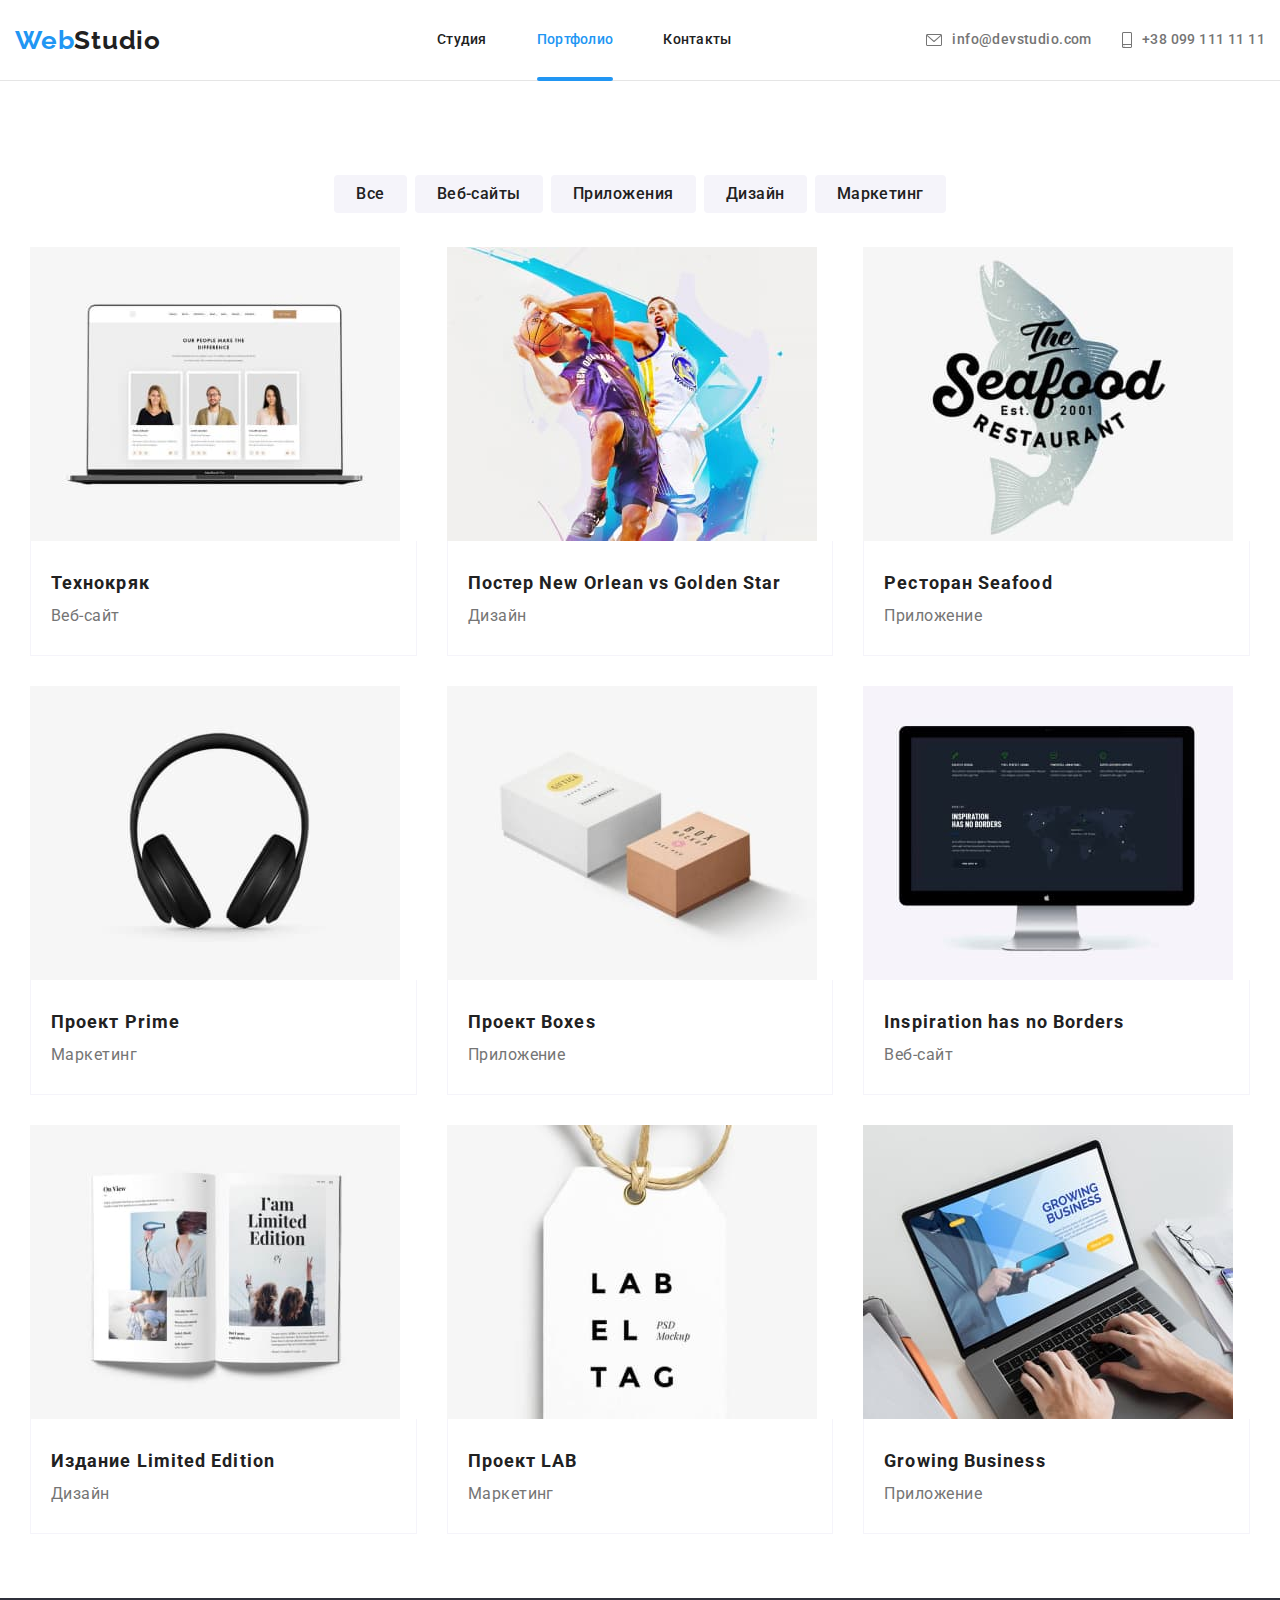
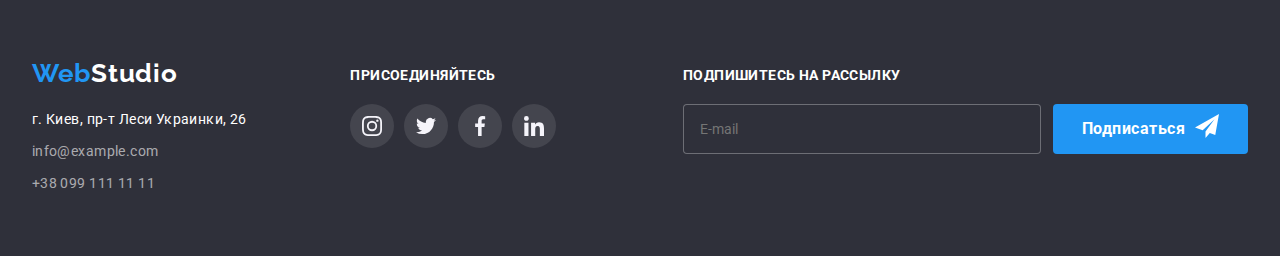
==== commit ea706323: "+" ====
--- a/portfolio.html
+++ b/portfolio.html
@@ -36,40 +36,7 @@
           </li>
         </ul>
       </nav>
-
-      <nav class="burger-menu">
-        <div class="burger-menu__container" data-menu>
-
-          <ul class="burger-menu__list list">
-            <li class="burger-menu__item"><a class="burger-menu__link link" href="./index.html">Студия</a></li>
-            <li class="burger-menu__item"><a class="burger-menu__link link burger-menu__link--accent accent" href="./portfolio.html">Портфолио</a></li>
-            <li class="burger-menu__item"><a class="burger-menu__link link" href="">Контакты</a></li>
-          </ul>
-          
-          <ul class="burger-menu__contacts list">
-            <li class="burger-menu__item burger-menu__item--contacts"><a class="burger-menu__link link"
-                href="mailto:info@example.com">
-                <svg class="burger-menu__icon burger-menu__icon--mail">
-                  <use href="./images/main/sprite-cl-gn.svg#envelope"></use>
-                </svg>
-                info@example.com</a></li>
-            <li class="burger-menu__item burger-menu__item--contacts">
-              <a class="burger-menu__link link" href="tel:+380991111111">
-                <svg class="burger-menu__icon burger-menu__icon--phone">
-                  <use href="./images/main/sprite-cl-gn.svg#smartphone"></use>
-                </svg>
-                +38 099 111 11 11</a>
-            </li>
-          </ul>
-        </div>
-
-        <button class="burger-menu__button" aria-expanded="false" data-menu-button>
-          <svg class="burger-menu__icon" aria-label="burger-menu">
-            <use class="burger-menu--icon-cross" href="./images/main/sprite-form.svg#three-bars"></use>
-            <use class="burger-menu--icon-menu" href="./images/main/sprite-cl-gn.svg#closelink"></use>
-          </svg>
-        </button>
-      </nav>
+      
     </div>
   </header>
 
--- a/css/portfolio.min.css
+++ b/css/portfolio.min.css
@@ -1,2 +1,2 @@
-.portfolio-projects,.footer{padding-top:60px;padding-bottom:60px}/*! modern-normalize v0.7.0 | MIT License | https://github.com/sindresorhus/modern-normalize */html{-webkit-box-sizing:border-box;box-sizing:border-box}*,::after,::before{-webkit-box-sizing:inherit;box-sizing:inherit}:root{-moz-tab-size:4;-o-tab-size:4;tab-size:4}html{line-height:1.15;-webkit-text-size-adjust:100%}body{margin:0}body{font-family:system-ui, -apple-system, "Segoe UI", Roboto, Helvetica, Arial, sans-serif, "Apple Color Emoji", "Segoe UI Emoji"}hr{height:0}abbr[title]{-webkit-text-decoration:underline dotted;text-decoration:underline dotted}b,strong{font-weight:bolder}code,kbd,pre,samp{font-family:ui-monospace, SFMono-Regular, Consolas, "Liberation Mono", Menlo, monospace;font-size:1em}small{font-size:80%}sub,sup{font-size:75%;line-height:0;position:relative;vertical-align:baseline}sub{bottom:-0.25em}sup{top:-0.5em}button,input,optgroup,select,textarea{font-family:inherit;font-size:100%;line-height:1.15;margin:0}button,select{text-transform:none}[type="button"],[type="reset"],[type="submit"],button{-webkit-appearance:button}[type="button"]::-moz-focus-inner,[type="reset"]::-moz-focus-inner,[type="submit"]::-moz-focus-inner,button::-moz-focus-inner{border-style:none;padding:0}[type="button"]:-moz-focusring,[type="reset"]:-moz-focusring,[type="submit"]:-moz-focusring,button:-moz-focusring{outline:1px dotted ButtonText}legend{padding:0}progress{vertical-align:baseline}[type="number"]::-webkit-inner-spin-button,[type="number"]::-webkit-outer-spin-button{height:auto}[type="search"]{-webkit-appearance:textfield;outline-offset:-2px}[type="search"]::-webkit-search-decoration{-webkit-appearance:none}::-webkit-file-upload-button{-webkit-appearance:button;font:inherit}summary{display:list-item}*::-moz-selection{background:transparent}*::selection{background:transparent}body{font-size:14px;font-weight:400;line-height:1.71;letter-spacing:.03em;position:relative;font-family:"Roboto", sans-serif;background-color:#fff;color:#757575}img,picture{display:block;max-width:100%;height:auto}.is-hidden{opacity:0;pointer-events:none}.visually-hidden{position:absolute;width:1px;height:1px;margin:-1px;padding:0;border:0;overflow:hidden;clip:rect(0 0 0 0)}.link{text-decoration:none;display:block;color:inherit;font-style:normal}.list{list-style:none;margin:0;padding:0}.accent{color:#2196f3}.container{width:100%;margin-left:auto;margin-right:auto;padding-left:15px;padding-right:15px}@media (min-width: 480px){.container{width:480px}}@media (min-width: 768px){.container{width:768px}}@media (min-width: 1200px){.container{width:1200px}}.section-title{font-size:28px;font-weight:700;line-height:1.18;letter-spacing:.03em;color:#212121;text-align:center}@media (min-width: 1200px){.section-title{font-size:36px;font-weight:700;line-height:1.16;letter-spacing:.03em}}.logo{font-size:24px;font-weight:700;line-height:1.19;letter-spacing:.03em;color:#212121;font-family:Raleway, sans-serif;text-decoration:none}@media (min-width: 1200px){.logo{font-size:26px;font-weight:700;line-height:1.17;letter-spacing:.03em}}.social{display:-webkit-box;display:-ms-flexbox;display:flex;-webkit-box-pack:center;-ms-flex-pack:center;justify-content:center;-webkit-box-align:center;-ms-flex-align:center;align-items:center;-webkit-transition:background-color 0.25s cubic-bezier(0.4, 0, 0.2, 1);transition:background-color 0.25s cubic-bezier(0.4, 0, 0.2, 1)}.social__item:not(:last-child){margin-right:10px}.social__link{display:-webkit-box;display:-ms-flexbox;display:flex;-webkit-box-pack:center;-ms-flex-pack:center;justify-content:center;-webkit-box-align:center;-ms-flex-align:center;align-items:center;-webkit-transition:background 0.25s cubic-bezier(0.4, 0, 0.2, 1);transition:background 0.25s cubic-bezier(0.4, 0, 0.2, 1);width:44px;height:44px;border-radius:50%;background-repeat:no-repeat;background-position:center}.social__link--grey{background:rgba(255,255,255,0.1)}.social__link:hover,.social__link:focus{background-color:#2196f3}.social__icon{-webkit-transition:fill 0.25s cubic-bezier(0.4, 0, 0.2, 1);transition:fill 0.25s cubic-bezier(0.4, 0, 0.2, 1);width:20px;height:20px;fill:#AFB1B8}.social__icon--white{fill:#f5f4fa}.social__link:hover .social__icon--white-hover,.social__link:focus .social__icon--white-hover{fill:#f5f4fa}.site-nav{font-size:14px;font-weight:500;line-height:1.14;letter-spacing:.02em;display:none;color:#212121}.site-nav__list{display:-webkit-box;display:-ms-flexbox;display:flex;-webkit-box-pack:justify;-ms-flex-pack:justify;justify-content:space-between;-webkit-box-align:center;-ms-flex-align:center;align-items:center}.site-nav__item:not(:last-child){margin-right:50px}.site-nav__link{padding-top:32px;padding-bottom:32px}.site-nav__link:hover,.site-nav__link:focus{color:#2196f3;cursor:pointer}@media (min-width: 768px){.site-nav{width:100%;display:-webkit-box;display:-ms-flexbox;display:flex;-webkit-box-pack:justify;-ms-flex-pack:justify;justify-content:space-between;-webkit-box-align:center;-ms-flex-align:center;align-items:center}}.site-nav__link--accent{position:relative;color:#2196f3}.site-nav__link--accent::after{content:"";position:absolute;bottom:0;left:0;width:100%;height:4px;margin-bottom:-1px;background-color:#2196f3;border-radius:2px}.burger-menu{z-index:2}.burger-menu__container{position:absolute;display:none;top:calc(100% + 1px);left:0;width:100%;padding:60px;text-align:center;background-color:#fff;-webkit-box-shadow:0px 4px 8px rgba(0,0,0,0.04),0px 2px 4px rgba(0,0,0,0.08),0px 1px 3px rgba(0,0,0,0.16);box-shadow:0px 4px 8px rgba(0,0,0,0.04),0px 2px 4px rgba(0,0,0,0.08),0px 1px 3px rgba(0,0,0,0.16)}.burger-menu__container.is-open{display:block}.burger-menu__list{font-size:18px;font-weight:500;line-height:1.17;letter-spacing:.02em;margin-bottom:60px;color:#212121}.burger-menu__item:not(:last-child){margin-bottom:40px}.burger-menu__contacts{font-size:18px;font-weight:500;line-height:1.17;letter-spacing:.02em}.burger-menu__link:hover,.burger-menu__link:focus{color:#2196f3;cursor:pointer}.burger-menu__button{margin:0;padding:0;font-size:0;background-color:transparent;border:0}.burger-menu__icon{width:40px;height:40px;fill:#000}.burger-menu__icon:hover{fill:#2196f3}@media (min-width: 480px){.burger-menu{display:block}}@media (min-width: 768px){.burger-menu{display:none}}.burger-menu__item--contacts:not(:last-child){margin-bottom:12px}.burger-menu__link{display:inline-block}.burger-menu__link--accent::after{content:"";display:inline-block;bottom:0;left:0;width:100%;height:4px;margin-top:8px;background-color:#2196f3;border-radius:2px}.burger-menu__icon--phone{width:10px;height:15px;margin-right:5px;fill:#757575}.burger-menu__icon--mail{width:16px;height:12px;margin-right:5px;fill:#757575}.burger-menu__button.is-open .burger-menu--icon-cross{display:none}.burger-menu__button.is-open .burger-menu--icon-menu{display:block}.burger-menu__button .burger-menu--icon-cross{display:block}.burger-menu__button .burger-menu--icon-menu{display:none}.portfolio-filter{display:-webkit-box;display:-ms-flexbox;display:flex;-webkit-box-pack:start;-ms-flex-pack:start;justify-content:flex-start;-webkit-box-align:stretch;-ms-flex-align:stretch;align-items:stretch;-ms-flex-wrap:wrap;flex-wrap:wrap}.portfolio-filter__item{padding-bottom:15px}.portfolio-filter__item:not(:last-child){margin-right:8px}@media (min-width: 1200px){.portfolio-filter__item:not(:last-child){margin-bottom:0px}}.portfolio-filter__link{font-size:16px;font-weight:500;line-height:1.62;letter-spacing:.03em;padding:6px 22px;background-color:#f5f4fa;border:0;border-radius:4px;cursor:pointer;color:#212121}.portfolio-filter__link:hover,.portfolio-filter__link:focus{color:#fff;background-color:#2196f3;-webkit-box-shadow:0px 3px 1px rgba(0,0,0,0.1),0px 1px 2px rgba(0,0,0,0.08),0px 2px 2px rgba(0,0,0,0.12);box-shadow:0px 3px 1px rgba(0,0,0,0.1),0px 1px 2px rgba(0,0,0,0.08),0px 2px 2px rgba(0,0,0,0.12)}@media (min-width: 768px){.portfolio-filter{display:-webkit-box;display:-ms-flexbox;display:flex;-webkit-box-pack:center;-ms-flex-pack:center;justify-content:center;-webkit-box-align:stretch;-ms-flex-align:stretch;align-items:stretch}}@media (max-width: 479px){.portfolio-filter{padding-bottom:40px}}@media (min-width: 480px){.portfolio-filter{padding-bottom:40px}}@media (min-width: 768px){.portfolio-filter{padding-bottom:14px}}@media (min-width: 1200px){.portfolio-filter{padding-bottom:34px}}.site-header{display:-webkit-box;display:-ms-flexbox;display:flex;-webkit-box-pack:justify;-ms-flex-pack:justify;justify-content:space-between;-webkit-box-align:center;-ms-flex-align:center;align-items:center;border-bottom:1px solid #E5E5E5;position:relative}.site-header__logo{margin-right:276px;padding-top:16px;padding-bottom:16px}@media (min-width: 768px){.site-header__logo{margin-right:88px}}.site-header__contacts{display:-webkit-box;display:-ms-flexbox;display:flex;-webkit-box-pack:justify;-ms-flex-pack:justify;justify-content:space-between;-webkit-box-align:start;-ms-flex-align:start;align-items:start}@media (max-width: 1199px){.site-header__contacts{-webkit-box-orient:vertical;-webkit-box-direction:normal;-ms-flex-direction:column;flex-direction:column}}.site-header__item:not(:last-child){margin-right:50px}@media (max-width: 1199px){.site-header__item:not(:last-child){margin-right:0;margin-bottom:10px}}@media (min-width: 1200px){.site-header__item:not(:last-child){margin-right:30px;margin-bottom:0}}.site-header__link{font-size:12px;font-weight:500;line-height:1.17;letter-spacing:.02em;-webkit-transition:color 0.25s cubic-bezier(0.4, 0, 0.2, 1);transition:color 0.25s cubic-bezier(0.4, 0, 0.2, 1);padding-top:32px;padding-bottom:32px;color:#757575}@media (max-width: 1199px){.site-header__link{padding-top:0;padding-bottom:0}}@media (min-width: 1200px){.site-header__link{font-size:14px;font-weight:500;line-height:1.14;letter-spacing:.03em}}.site-header__icon{margin-right:10px;fill:#757575}@media (max-width: 1199px){.site-header__icon{margin-right:8px}}.site-header__link{display:-webkit-box;display:-ms-flexbox;display:flex;-webkit-box-pack:center;-ms-flex-pack:center;justify-content:center;-webkit-box-align:center;-ms-flex-align:center;align-items:center}.site-header__link:hover,.site-header__link:focus{color:#2196f3;cursor:pointer}.site-header__link:hover .site-header__icon,.site-header__link:focus .site-header__icon{fill:#2196f3}.site-header__icon--phone{width:10px;height:16px}@media (max-width: 1199px){.site-header__icon--phone{width:10px;height:14px}}.site-header__icon--mail{width:16px;height:12px}@media (max-width: 1199px){.site-header__icon--mail{width:14px;height:10px}}@media (min-width: 1200px){.portfolio-projects{padding-top:94px;padding-bottom:64px}}@media (min-width: 768px){.portfolio-projects__list{display:-webkit-box;display:-ms-flexbox;display:flex;-webkit-box-pack:start;-ms-flex-pack:start;justify-content:flex-start;-webkit-box-align:start;-ms-flex-align:start;align-items:start;-ms-flex-wrap:wrap;flex-wrap:wrap}}.portfolio-projects__item{position:relative;max-width:450px;background-color:#fff}@media (min-width: 480px){.portfolio-projects__item:not(:nth-last-child(-n+1)){margin-bottom:30px}}@media (max-width: 479px){.portfolio-projects__item:nth-child(1n){margin-right:0px}.portfolio-projects__item:not(:nth-last-child(-n+1)){margin-bottom:30px}}@media (min-width: 768px){.portfolio-projects__item{width:calc((100% - 30px * 2) / 2);margin-left:15px;margin-right:15px;margin-bottom:0px}.portfolio-projects__item:not(:nth-last-child(-n+2)){margin-bottom:30px}}@media (min-width: 1200px){.portfolio-projects__item{width:calc((100% - 30px * 3) / 3);margin-bottom:0px}.portfolio-projects__item:not(:nth-last-child(-n+3)){margin-bottom:30px}}.portfolio-projects__item:hover,.portfolio-projects__item:focus{-webkit-box-shadow:0px 1px 1px rgba(0,0,0,0.12),0px 4px 4px rgba(0,0,0,0.06),1px 4px 6px rgba(0,0,0,0.16);box-shadow:0px 1px 1px rgba(0,0,0,0.12),0px 4px 4px rgba(0,0,0,0.06),1px 4px 6px rgba(0,0,0,0.16);-webkit-transition:-webkit-box-shadow 250ms cubic-bezier(0.4, 0, 0.2, 1);transition:-webkit-box-shadow 250ms cubic-bezier(0.4, 0, 0.2, 1);transition:box-shadow 250ms cubic-bezier(0.4, 0, 0.2, 1);transition:box-shadow 250ms cubic-bezier(0.4, 0, 0.2, 1), -webkit-box-shadow 250ms cubic-bezier(0.4, 0, 0.2, 1)}.portfolio-projects__text-content{padding:24px 20px;border:1px solid #f5f4fa;border-top:0}.portfolio-projects__title{font-size:18px;font-weight:700;line-height:2;letter-spacing:.06em;color:#212121}.portfolio-projects__description{font-size:16px;font-weight:400;line-height:1.87;letter-spacing:.03em;margin-top:0;margin-bottom:0;color:#757575}.portfolio-projects__textbox{display:-webkit-box;display:-ms-flexbox;display:flex;-webkit-box-pack:center;-ms-flex-pack:center;justify-content:center;-webkit-box-align:center;-ms-flex-align:center;align-items:center;position:absolute;padding:24px 20px;top:0;left:0;width:100%;height:294px;overflow:hidden;-webkit-transform:translateY(0%);transform:translateY(0%)}.portfolio-projects__text{position:absolute;top:0;left:0;height:100%;margin:0;padding:63px 24px;font-size:18px;line-height:1.56;color:#fff;background:rgba(33,150,243,0.9);-webkit-transform:translateY(101%);transform:translateY(101%);-webkit-transition:-webkit-transform 0.25s cubic-bezier(0.4, 0, 0.2, 1);transition:-webkit-transform 0.25s cubic-bezier(0.4, 0, 0.2, 1);transition:transform 0.25s cubic-bezier(0.4, 0, 0.2, 1);transition:transform 0.25s cubic-bezier(0.4, 0, 0.2, 1), -webkit-transform 0.25s cubic-bezier(0.4, 0, 0.2, 1)}.portfolio-projects__item:hover .portfolio-projects__text,.portfolio-projects__item:focus .portfolio-projects__text{-webkit-transform:translate(0, 0);transform:translate(0, 0)}.footer{color:rgba(255,255,255,0.6);background-color:#2f303a}@media (min-width: 768px){.footer__container{display:-webkit-box;display:-ms-flexbox;display:flex;-ms-flex-pack:distribute;justify-content:space-around;-webkit-box-align:start;-ms-flex-align:start;align-items:start;-ms-flex-wrap:wrap;flex-wrap:wrap}}.footer__contacts{display:-webkit-box;display:-ms-flexbox;display:flex;-webkit-box-pack:center;-ms-flex-pack:center;justify-content:center;-webkit-box-align:stretch;-ms-flex-align:stretch;align-items:stretch;-webkit-box-orient:vertical;-webkit-box-direction:normal;-ms-flex-direction:column;flex-direction:column}.footer__logo{margin-bottom:20px;color:#fff;text-align:center}@media (min-width: 1200px){.footer__logo{text-align:left}}.footer__address{text-align:center;margin-bottom:60px}@media (min-width: 1200px){.footer__address{margin-right:70px;margin-bottom:0;text-align:left}}.footer__social{display:-webkit-box;display:-ms-flexbox;display:flex;-webkit-box-pack:center;-ms-flex-pack:center;justify-content:center;-webkit-box-align:center;-ms-flex-align:center;align-items:center;-webkit-box-orient:vertical;-webkit-box-direction:normal;-ms-flex-direction:column;flex-direction:column;margin-bottom:60px}@media (min-width: 1200px){.footer__social{display:-webkit-box;display:-ms-flexbox;display:flex;-webkit-box-pack:start;-ms-flex-pack:start;justify-content:flex-start;-webkit-box-align:stretch;-ms-flex-align:stretch;align-items:stretch;margin-bottom:0;margin-right:93px;margin-top:10px}}.footer__title{font-size:14px;font-weight:700;line-height:1.14;letter-spacing:.03em;margin-bottom:20px;color:#fff;text-transform:uppercase}.footer__link:hover,.footer__link:focus{color:#2196f3;cursor:pointer}.footer__link--white{color:#fff}.footer__link:not(:last-child){margin-bottom:8px}.footer__subscribe{display:-webkit-box;display:-ms-flexbox;display:flex;-webkit-box-pack:center;-ms-flex-pack:center;justify-content:center;-webkit-box-align:center;-ms-flex-align:center;align-items:center;-webkit-box-orient:vertical;-webkit-box-direction:normal;-ms-flex-direction:column;flex-direction:column;margin-top:10px}@media (min-width: 1200px){.footer__subscribe{display:-webkit-box;display:-ms-flexbox;display:flex;-webkit-box-pack:start;-ms-flex-pack:start;justify-content:flex-start;-webkit-box-align:stretch;-ms-flex-align:stretch;align-items:stretch}}.footer__form{display:-webkit-box;display:-ms-flexbox;display:flex;-webkit-box-pack:center;-ms-flex-pack:center;justify-content:center;-webkit-box-align:center;-ms-flex-align:center;align-items:center;-webkit-box-orient:vertical;-webkit-box-direction:normal;-ms-flex-direction:column;flex-direction:column;width:100%}@media (min-width: 1200px){.footer__form{display:-webkit-box;display:-ms-flexbox;display:flex;-webkit-box-pack:start;-ms-flex-pack:start;justify-content:flex-start;-webkit-box-align:stretch;-ms-flex-align:stretch;align-items:stretch;-webkit-box-orient:horizontal;-webkit-box-direction:normal;-ms-flex-direction:row;flex-direction:row}}.footer__field{display:-webkit-box;display:-ms-flexbox;display:flex;-webkit-box-pack:center;-ms-flex-pack:center;justify-content:center;-webkit-box-align:center;-ms-flex-align:center;align-items:center;width:100%}.footer__input{width:450px;height:50px;margin-bottom:20px;padding:15px 16px;color:inherit;border-radius:4px;border:1px solid rgba(255,255,255,0.3);background-color:#2f303a}@media (max-width: 479px){.footer__input{width:calc(100% - 30px);margin-left:auto;margin-right:auto;display:block}}@media (min-width: 1200px){.footer__input{width:358px;margin-bottom:0;margin-right:12px}}.footer__btn{display:-webkit-box;display:-ms-flexbox;display:flex;-webkit-box-pack:center;-ms-flex-pack:center;justify-content:center;-webkit-box-align:start;-ms-flex-align:start;align-items:start;padding:10px 29px;background-color:#2196f3;border:0;border-radius:4px;cursor:pointer;font-size:16px;font-weight:700;line-height:1.87;letter-spacing:.03em;color:#fff;cursor:pointer}.footer__btn::after{content:"";display:inline-block;width:24px;height:24px;margin-left:10px;background-image:url(../images/icon-send.svg);background-repeat:no-repeat;background-position:center;background-size:contain}
+.portfolio-projects,.footer{padding-top:60px;padding-bottom:60px}/*! modern-normalize v0.7.0 | MIT License | https://github.com/sindresorhus/modern-normalize */html{-webkit-box-sizing:border-box;box-sizing:border-box}*,::after,::before{-webkit-box-sizing:inherit;box-sizing:inherit}:root{-moz-tab-size:4;-o-tab-size:4;tab-size:4}html{line-height:1.15;-webkit-text-size-adjust:100%}body{margin:0}body{font-family:system-ui, -apple-system, "Segoe UI", Roboto, Helvetica, Arial, sans-serif, "Apple Color Emoji", "Segoe UI Emoji"}hr{height:0}abbr[title]{-webkit-text-decoration:underline dotted;text-decoration:underline dotted}b,strong{font-weight:bolder}code,kbd,pre,samp{font-family:ui-monospace, SFMono-Regular, Consolas, "Liberation Mono", Menlo, monospace;font-size:1em}small{font-size:80%}sub,sup{font-size:75%;line-height:0;position:relative;vertical-align:baseline}sub{bottom:-0.25em}sup{top:-0.5em}button,input,optgroup,select,textarea{font-family:inherit;font-size:100%;line-height:1.15;margin:0}button,select{text-transform:none}[type="button"],[type="reset"],[type="submit"],button{-webkit-appearance:button}[type="button"]::-moz-focus-inner,[type="reset"]::-moz-focus-inner,[type="submit"]::-moz-focus-inner,button::-moz-focus-inner{border-style:none;padding:0}[type="button"]:-moz-focusring,[type="reset"]:-moz-focusring,[type="submit"]:-moz-focusring,button:-moz-focusring{outline:1px dotted ButtonText}legend{padding:0}progress{vertical-align:baseline}[type="number"]::-webkit-inner-spin-button,[type="number"]::-webkit-outer-spin-button{height:auto}[type="search"]{-webkit-appearance:textfield;outline-offset:-2px}[type="search"]::-webkit-search-decoration{-webkit-appearance:none}::-webkit-file-upload-button{-webkit-appearance:button;font:inherit}summary{display:list-item}*::-moz-selection{background:transparent}*::selection{background:transparent}body{font-size:14px;font-weight:400;line-height:1.71;letter-spacing:.03em;position:relative;font-family:"Roboto", sans-serif;background-color:#fff;color:#757575}img,picture{display:block;max-width:100%;height:auto}.is-hidden{opacity:0;pointer-events:none}.visually-hidden{position:absolute;width:1px;height:1px;margin:-1px;padding:0;border:0;overflow:hidden;clip:rect(0 0 0 0)}.link{text-decoration:none;display:block;color:inherit;font-style:normal}.list{list-style:none;margin:0;padding:0}.accent{color:#2196f3}.container{width:100%;margin-left:auto;margin-right:auto;padding-left:15px;padding-right:15px}.section-title{font-size:36px;font-weight:700;line-height:1.16;letter-spacing:.03em;color:#212121;text-align:center}.logo{font-size:26px;font-weight:700;line-height:1.17;letter-spacing:.03em;color:#212121;font-family:Raleway, sans-serif;text-decoration:none}.social{display:-webkit-box;display:-ms-flexbox;display:flex;-webkit-box-pack:center;-ms-flex-pack:center;justify-content:center;-webkit-box-align:center;-ms-flex-align:center;align-items:center;-webkit-transition:background-color 0.25s cubic-bezier(0.4, 0, 0.2, 1);transition:background-color 0.25s cubic-bezier(0.4, 0, 0.2, 1)}.social__item:not(:last-child){margin-right:10px}.social__link{display:-webkit-box;display:-ms-flexbox;display:flex;-webkit-box-pack:center;-ms-flex-pack:center;justify-content:center;-webkit-box-align:center;-ms-flex-align:center;align-items:center;-webkit-transition:background 0.25s cubic-bezier(0.4, 0, 0.2, 1);transition:background 0.25s cubic-bezier(0.4, 0, 0.2, 1);width:44px;height:44px;border-radius:50%;background-repeat:no-repeat;background-position:center}.social__link--grey{background:rgba(255,255,255,0.1)}.social__link:hover,.social__link:focus{background-color:#2196f3}.social__icon{-webkit-transition:fill 0.25s cubic-bezier(0.4, 0, 0.2, 1);transition:fill 0.25s cubic-bezier(0.4, 0, 0.2, 1);width:20px;height:20px;fill:#AFB1B8}.social__icon--white{fill:#f5f4fa}.social__link:hover .social__icon--white-hover,.social__link:focus .social__icon--white-hover{fill:#f5f4fa}.site-nav{font-size:14px;font-weight:500;line-height:1.14;letter-spacing:.02em;display:none;color:#212121;width:100%;display:-webkit-box;display:-ms-flexbox;display:flex;-webkit-box-pack:justify;-ms-flex-pack:justify;justify-content:space-between;-webkit-box-align:center;-ms-flex-align:center;align-items:center}.site-nav__list{display:-webkit-box;display:-ms-flexbox;display:flex;-webkit-box-pack:justify;-ms-flex-pack:justify;justify-content:space-between;-webkit-box-align:center;-ms-flex-align:center;align-items:center}.site-nav__item:not(:last-child){margin-right:50px}.site-nav__link{padding-top:32px;padding-bottom:32px}.site-nav__link:hover,.site-nav__link:focus{color:#2196f3;cursor:pointer}.site-nav__link--accent{position:relative;color:#2196f3}.site-nav__link--accent::after{content:"";position:absolute;bottom:0;left:0;width:100%;height:4px;margin-bottom:-1px;background-color:#2196f3;border-radius:2px}.burger-menu{z-index:2}.portfolio-filter{display:-webkit-box;display:-ms-flexbox;display:flex;-webkit-box-pack:start;-ms-flex-pack:start;justify-content:flex-start;-webkit-box-align:stretch;-ms-flex-align:stretch;align-items:stretch;-ms-flex-wrap:wrap;flex-wrap:wrap;display:flex;-webkit-box-pack:center;-ms-flex-pack:center;justify-content:center;align-items:stretch;padding-bottom:34px}.portfolio-filter__item:not(:last-child){margin-right:8px;margin-bottom:0px}.portfolio-filter__link{font-size:16px;font-weight:500;line-height:1.62;letter-spacing:.03em;padding:6px 22px;background-color:#f5f4fa;border:0;border-radius:4px;cursor:pointer;color:#212121}.portfolio-filter__link:hover,.portfolio-filter__link:focus{color:#fff;background-color:#2196f3;-webkit-box-shadow:0px 3px 1px rgba(0,0,0,0.1),0px 1px 2px rgba(0,0,0,0.08),0px 2px 2px rgba(0,0,0,0.12);box-shadow:0px 3px 1px rgba(0,0,0,0.1),0px 1px 2px rgba(0,0,0,0.08),0px 2px 2px rgba(0,0,0,0.12)}.site-header{display:-webkit-box;display:-ms-flexbox;display:flex;-webkit-box-pack:justify;-ms-flex-pack:justify;justify-content:space-between;-webkit-box-align:center;-ms-flex-align:center;align-items:center;border-bottom:1px solid #E5E5E5;position:relative}.site-header__logo{margin-right:276px;padding-top:16px;padding-bottom:16px}.site-header__contacts{display:-webkit-box;display:-ms-flexbox;display:flex;-webkit-box-pack:justify;-ms-flex-pack:justify;justify-content:space-between;-webkit-box-align:start;-ms-flex-align:start;align-items:start}.site-header__item:not(:last-child){margin-right:30px;margin-bottom:0}.site-header__link{font-size:14px;font-weight:500;line-height:1.14;letter-spacing:.03em;-webkit-transition:color 0.25s cubic-bezier(0.4, 0, 0.2, 1);transition:color 0.25s cubic-bezier(0.4, 0, 0.2, 1);padding-top:32px;padding-bottom:32px;color:#757575}.site-header__icon{margin-right:10px;fill:#757575}.site-header__link{display:-webkit-box;display:-ms-flexbox;display:flex;-webkit-box-pack:center;-ms-flex-pack:center;justify-content:center;-webkit-box-align:center;-ms-flex-align:center;align-items:center}.site-header__link:hover,.site-header__link:focus{color:#2196f3;cursor:pointer}.site-header__link:hover .site-header__icon,.site-header__link:focus .site-header__icon{fill:#2196f3}.site-header__icon--phone{width:10px;height:16px}.site-header__icon--mail{width:16px;height:12px}.portfolio-projects{padding-top:94px;padding-bottom:64px}.portfolio-projects__list{display:-webkit-box;display:-ms-flexbox;display:flex;-webkit-box-pack:start;-ms-flex-pack:start;justify-content:flex-start;-webkit-box-align:start;-ms-flex-align:start;align-items:start;-ms-flex-wrap:wrap;flex-wrap:wrap}.portfolio-projects__item{position:relative;max-width:450px;background-color:#fff;margin-left:15px;margin-right:15px;width:calc((100% - 30px * 3) / 3)}.portfolio-projects__item:not(:nth-last-child(-n+3)){margin-bottom:30px}.portfolio-projects:hover,.portfolio-projects:focus{-webkit-box-shadow:0px 1px 1px rgba(0,0,0,0.12),0px 4px 4px rgba(0,0,0,0.06),1px 4px 6px rgba(0,0,0,0.16);box-shadow:0px 1px 1px rgba(0,0,0,0.12),0px 4px 4px rgba(0,0,0,0.06),1px 4px 6px rgba(0,0,0,0.16);-webkit-transition:-webkit-box-shadow 250ms cubic-bezier(0.4, 0, 0.2, 1);transition:-webkit-box-shadow 250ms cubic-bezier(0.4, 0, 0.2, 1);transition:box-shadow 250ms cubic-bezier(0.4, 0, 0.2, 1);transition:box-shadow 250ms cubic-bezier(0.4, 0, 0.2, 1), -webkit-box-shadow 250ms cubic-bezier(0.4, 0, 0.2, 1)}.portfolio-projects__text-content{padding:24px 20px;border:1px solid #f5f4fa;border-top:0}.portfolio-projects__title{font-size:18px;font-weight:700;line-height:2;letter-spacing:.06em;color:#212121}.portfolio-projects__description{font-size:16px;font-weight:400;line-height:1.87;letter-spacing:.03em;margin-top:0;margin-bottom:0;color:#757575}.portfolio-projects__textbox{display:-webkit-box;display:-ms-flexbox;display:flex;-webkit-box-pack:center;-ms-flex-pack:center;justify-content:center;-webkit-box-align:center;-ms-flex-align:center;align-items:center;position:absolute;padding:24px 20px;top:0;left:0;width:100%;height:294px;overflow:hidden;-webkit-transform:translateY(0%);transform:translateY(0%)}.portfolio-projects__text{position:absolute;top:0;left:0;height:100%;margin:0;padding:63px 24px;font-size:18px;line-height:1.56;color:#fff;background:rgba(33,150,243,0.9);-webkit-transform:translateY(101%);transform:translateY(101%);-webkit-transition:-webkit-transform 0.25s cubic-bezier(0.4, 0, 0.2, 1);transition:-webkit-transform 0.25s cubic-bezier(0.4, 0, 0.2, 1);transition:transform 0.25s cubic-bezier(0.4, 0, 0.2, 1);transition:transform 0.25s cubic-bezier(0.4, 0, 0.2, 1), -webkit-transform 0.25s cubic-bezier(0.4, 0, 0.2, 1)}.portfolio-projects__item:hover .portfolio-projects__text,.portfolio-projects__item:focus .portfolio-projects__text{-webkit-transform:translate(0, 0);transform:translate(0, 0)}.footer{color:rgba(255,255,255,0.6);background-color:#2f303a}.footer__container{display:-webkit-box;display:-ms-flexbox;display:flex;-ms-flex-pack:distribute;justify-content:space-around;-webkit-box-align:start;-ms-flex-align:start;align-items:start;-ms-flex-wrap:wrap;flex-wrap:wrap}.footer__contacts{display:-webkit-box;display:-ms-flexbox;display:flex;-webkit-box-pack:center;-ms-flex-pack:center;justify-content:center;-webkit-box-align:stretch;-ms-flex-align:stretch;align-items:stretch;-webkit-box-orient:vertical;-webkit-box-direction:normal;-ms-flex-direction:column;flex-direction:column}.footer__logo{margin-bottom:20px;color:#fff;text-align:left}.footer__address{margin-right:70px;margin-bottom:0;text-align:left}.footer__social{-webkit-box-orient:vertical;-webkit-box-direction:normal;-ms-flex-direction:column;flex-direction:column;display:-webkit-box;display:-ms-flexbox;display:flex;-webkit-box-pack:start;-ms-flex-pack:start;justify-content:flex-start;-webkit-box-align:stretch;-ms-flex-align:stretch;align-items:stretch;margin-bottom:0;margin-right:93px;margin-top:10px}.footer__title{font-size:14px;font-weight:700;line-height:1.14;letter-spacing:.03em;margin-bottom:20px;color:#fff;text-transform:uppercase}.footer__link:hover,.footer__link:focus{color:#2196f3;cursor:pointer}.footer__link--white{color:#fff}.footer__link:not(:last-child){margin-bottom:8px}.footer__subscribe{display:-webkit-box;display:-ms-flexbox;display:flex;-webkit-box-pack:start;-ms-flex-pack:start;justify-content:flex-start;-webkit-box-align:stretch;-ms-flex-align:stretch;align-items:stretch;-webkit-box-orient:vertical;-webkit-box-direction:normal;-ms-flex-direction:column;flex-direction:column;margin-top:10px}.footer__form{display:-webkit-box;display:-ms-flexbox;display:flex;-webkit-box-pack:center;-ms-flex-pack:center;justify-content:center;-webkit-box-align:center;-ms-flex-align:center;align-items:center;-webkit-box-orient:vertical;-webkit-box-direction:normal;-ms-flex-direction:column;flex-direction:column;width:100%;display:flex;-webkit-box-pack:start;-ms-flex-pack:start;justify-content:flex-start;-webkit-box-align:stretch;-ms-flex-align:stretch;align-items:stretch;-ms-flex-direction:row;flex-direction:row}.footer__field{display:-webkit-box;display:-ms-flexbox;display:flex;-webkit-box-pack:center;-ms-flex-pack:center;justify-content:center;-webkit-box-align:center;-ms-flex-align:center;align-items:center;width:100%}.footer__input{width:358px;height:50px;margin-bottom:0;padding:15px 16px;color:inherit;border-radius:4px;border:1px solid rgba(255,255,255,0.3);background-color:#2f303a;margin-right:12px}.footer__btn{display:-webkit-box;display:-ms-flexbox;display:flex;-webkit-box-pack:center;-ms-flex-pack:center;justify-content:center;-webkit-box-align:start;-ms-flex-align:start;align-items:start;padding:10px 29px;background-color:#2196f3;border:0;border-radius:4px;cursor:pointer;font-size:16px;font-weight:700;line-height:1.87;letter-spacing:.03em;color:#fff;cursor:pointer}.footer__btn::after{content:"";display:inline-block;width:24px;height:24px;margin-left:10px;background-image:url(../images/icon-send.svg);background-repeat:no-repeat;background-position:center;background-size:contain}
 /*# sourceMappingURL=portfolio.min.css.map */